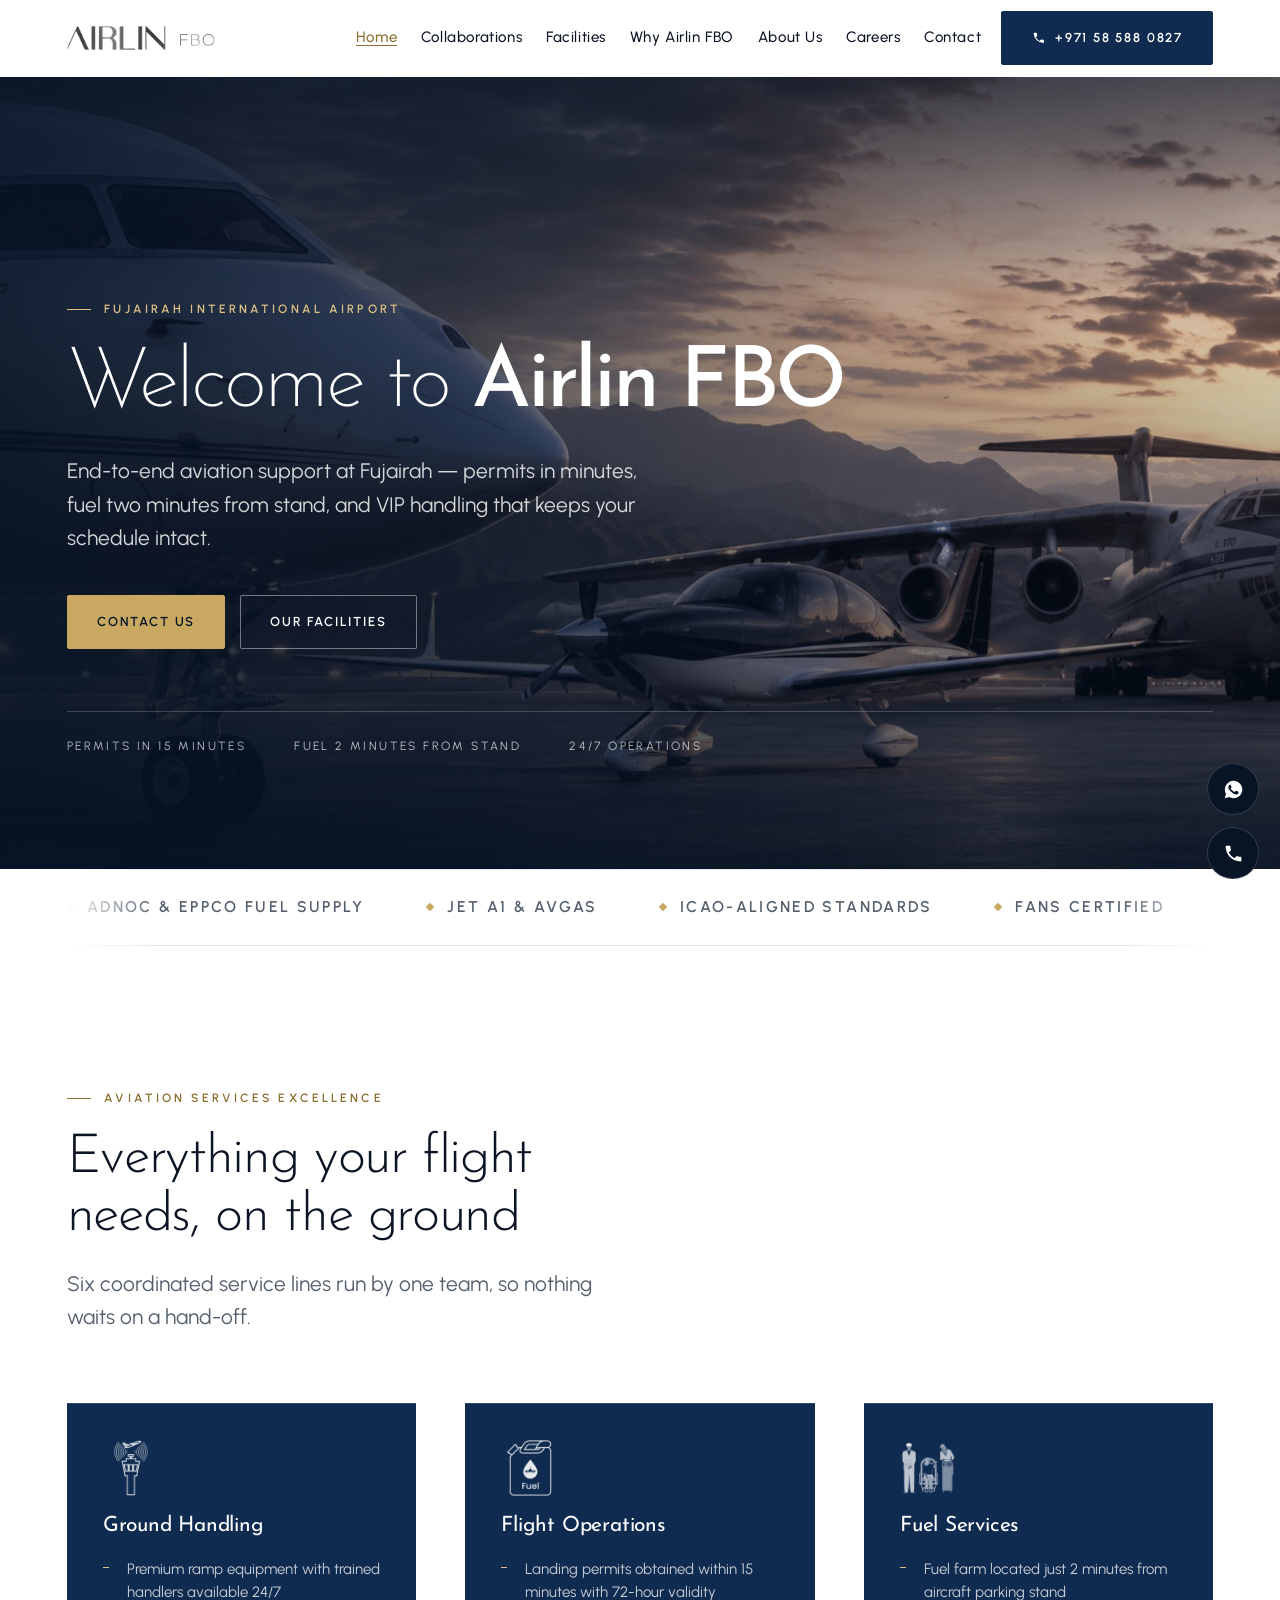
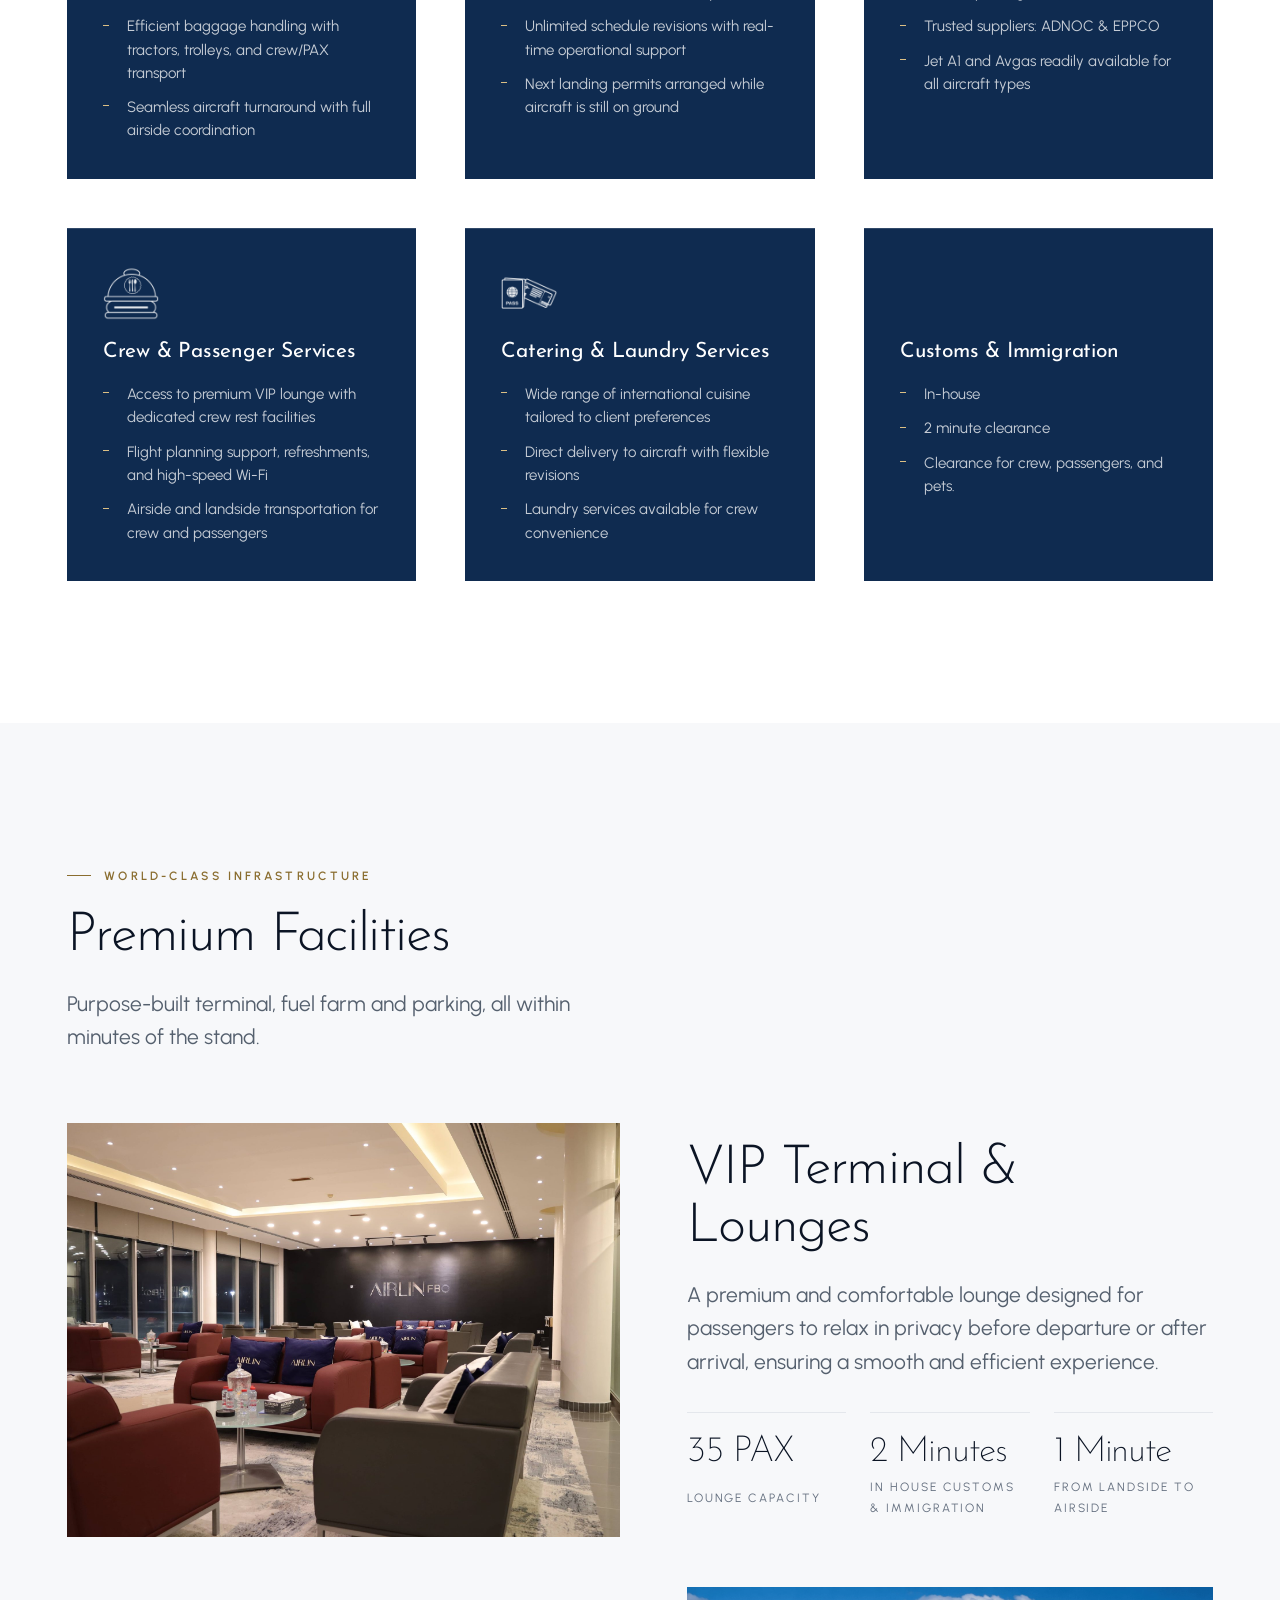
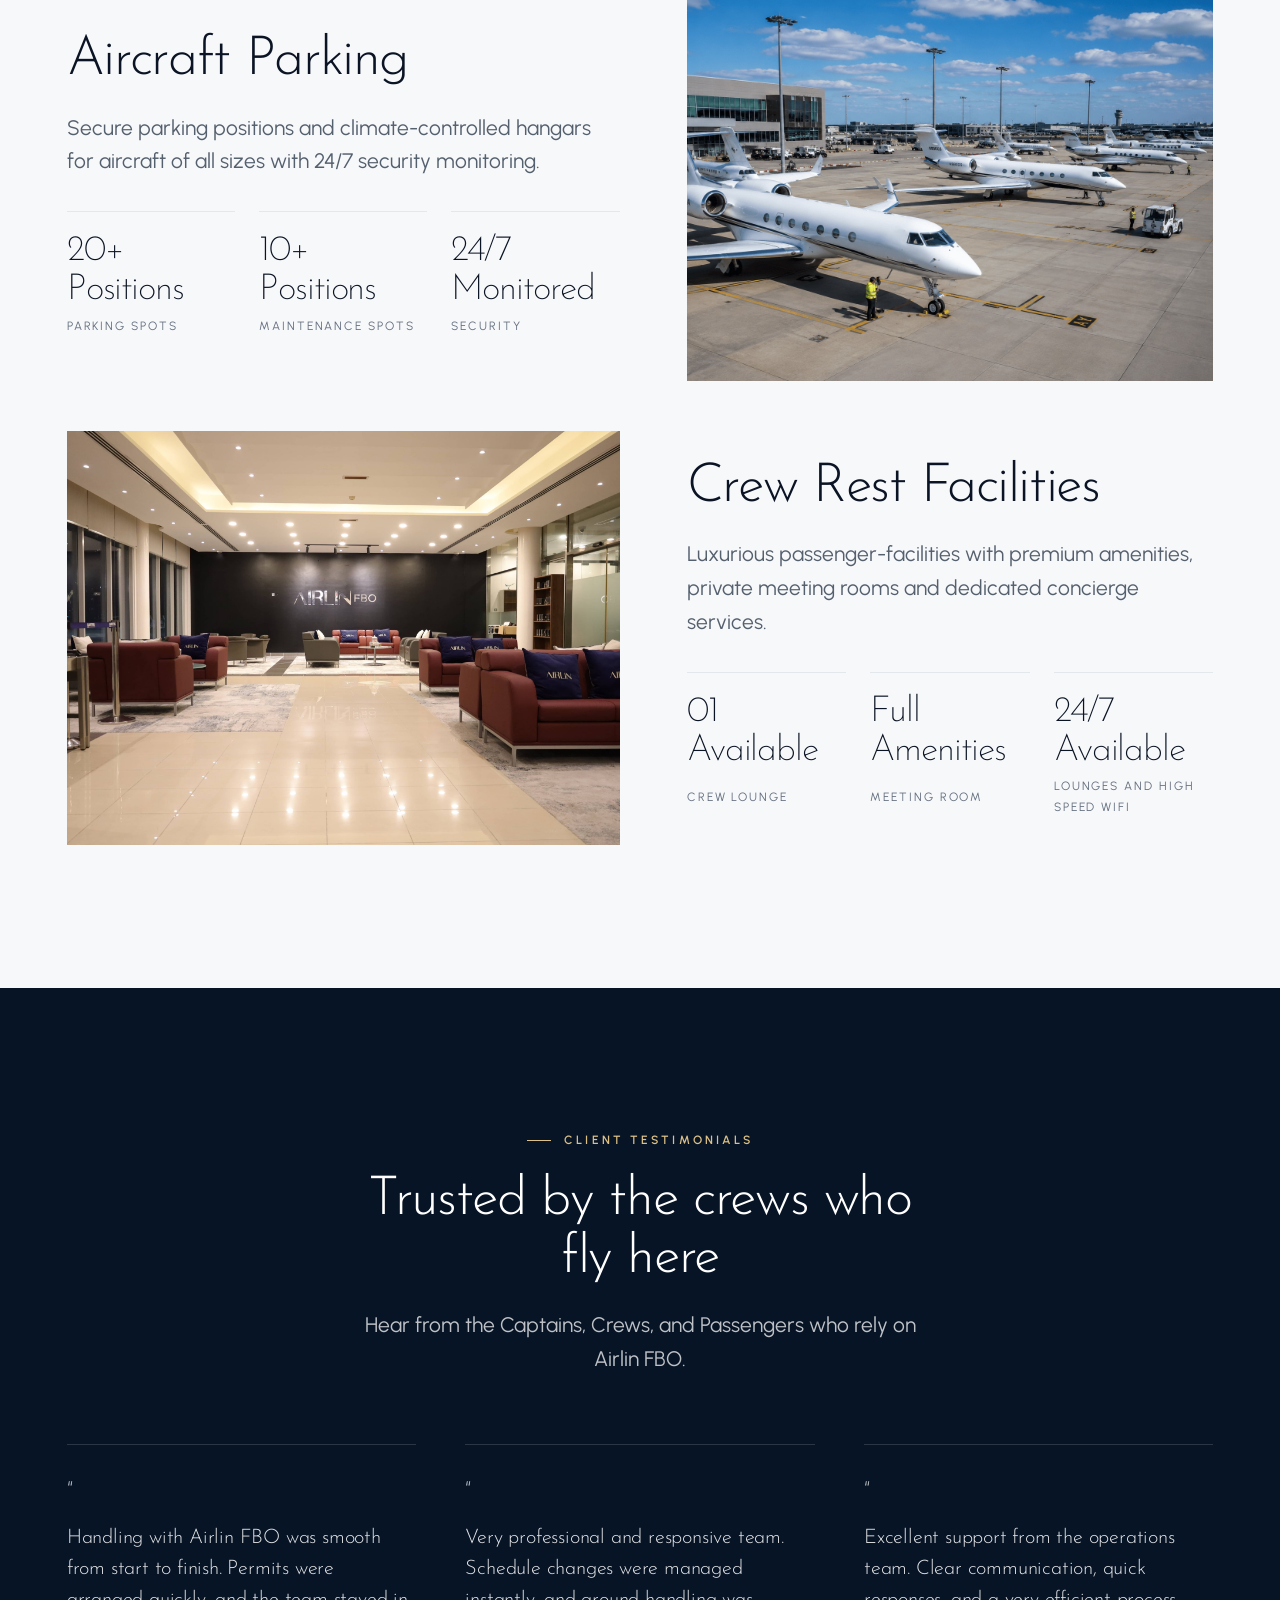
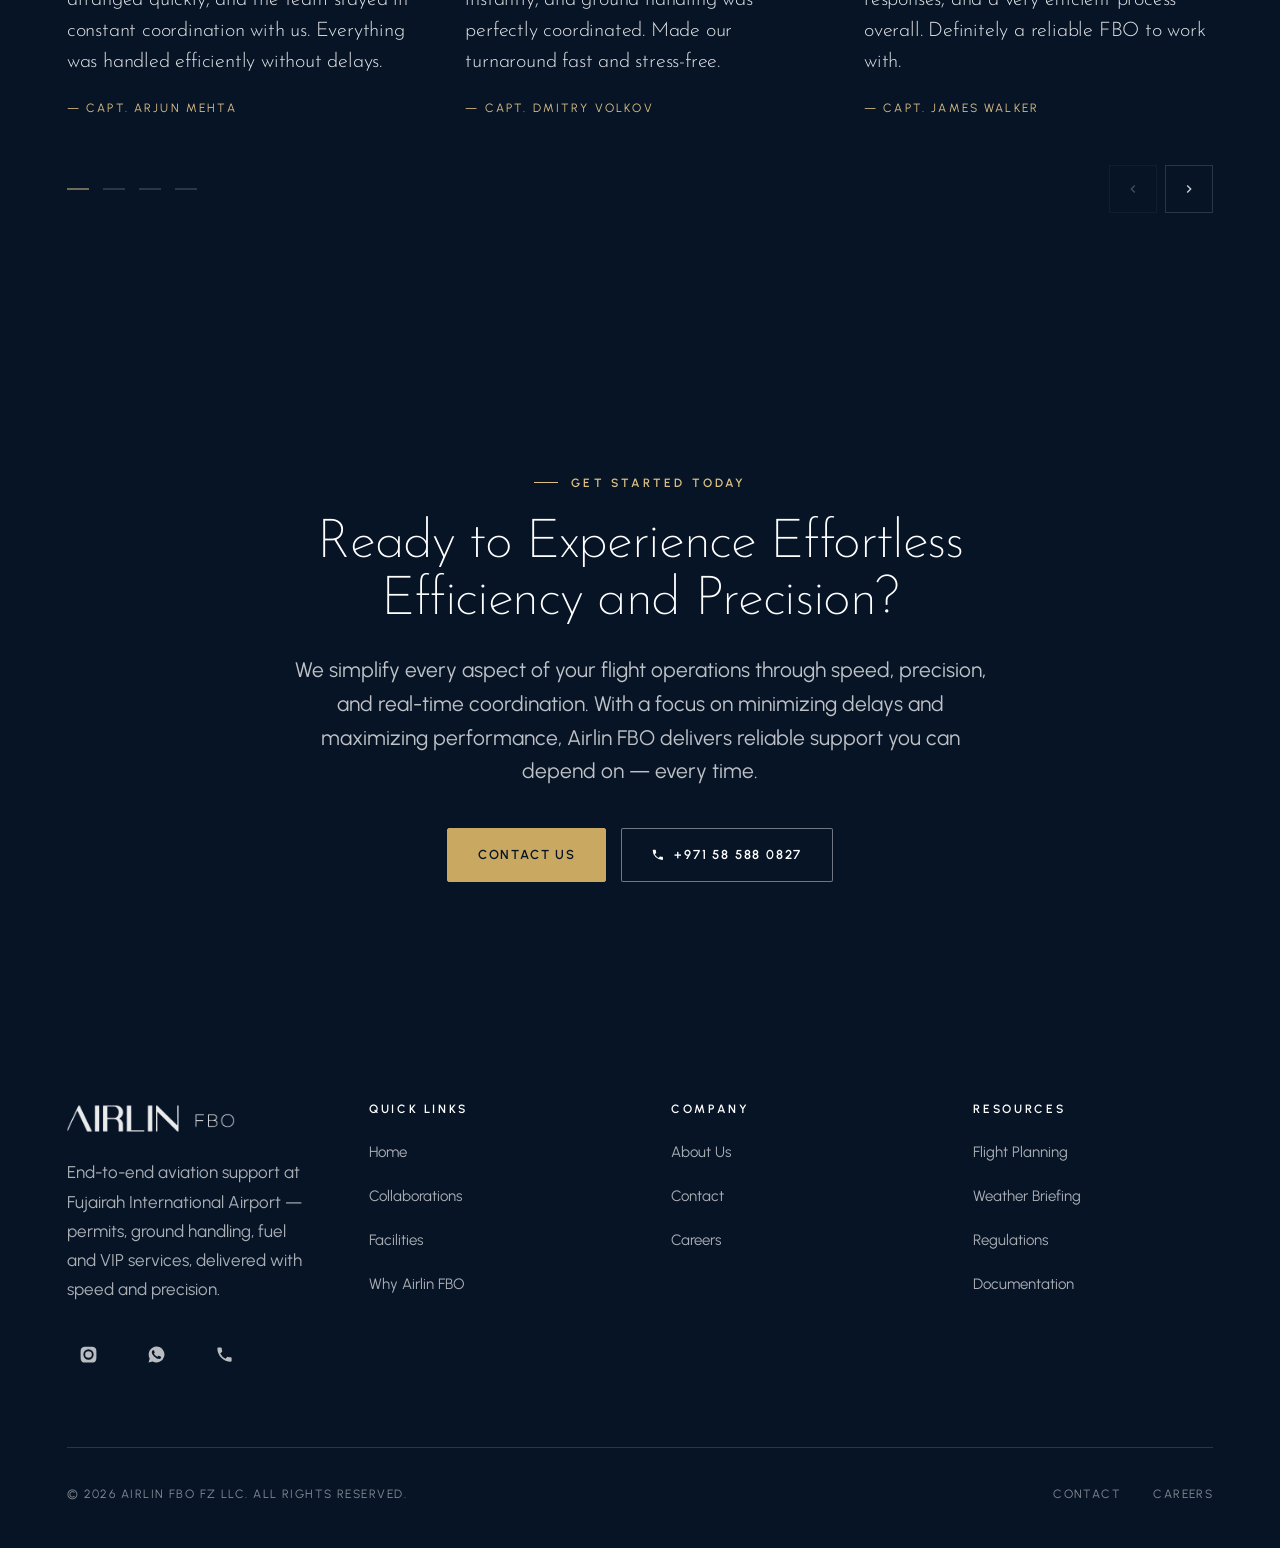
==== index.html @ 89b558d7 "Airlin FBO website Static site for Airlin FBO, Fujairah International Airport. Seven pages generated" ====
<!doctype html>
<html lang="en">
<head>
<meta charset="utf-8">
<meta name="viewport" content="width=device-width, initial-scale=1">
<title>Airlin FBO — Executive Aviation Support at Fujairah</title>
<meta name="description" content="Ground handling, flight operations, fuel and VIP crew and passenger services at Fujairah International Airport. Permits in 15 minutes, 24/7 support.">
<link rel="icon" href="assets/img/fbo-relogo2.png?v=242180">
<link rel="preconnect" href="https://fonts.googleapis.com">
<link rel="preconnect" href="https://fonts.gstatic.com" crossorigin>
<link rel="stylesheet" href="https://fonts.googleapis.com/css2?family=Josefin+Sans:wght@200;300;400;600&family=Urbanist:wght@300;400;500;600&display=swap">
<link rel="stylesheet" href="assets/css/site.css?v=259067">
</head>
<body>
<a class="skip-link" href="#main">Skip to content</a>
<header class="site-header">
  <div class="wrap site-header__inner">
    <a class="site-header__logo" href="index.html" aria-label="Airlin FBO — home">
      <img src="assets/img/fbo-relogo2.png?v=242180" alt="Airlin FBO" width="150" height="28">
    </a>
    <nav class="nav" id="primary-nav" aria-label="Primary">
      <a href="index.html" aria-current="page">Home</a>
      <a href="collaborations.html">Collaborations</a>
      <a href="facilities.html">Facilities</a>
      <a href="why-airlin-fbo.html">Why Airlin FBO</a>
      <a href="about.html">About Us</a>
      <a href="careers.html">Careers</a>
      <a href="contact.html">Contact</a>
    </nav>
    <div class="header-cta">
      <a class="btn btn--primary" href="tel:+971585880827"><svg viewBox="0 0 24 24" aria-hidden="true" focusable="false"><path d="M6.6 10.8a15.1 15.1 0 0 0 6.6 6.6l2.2-2.2c.3-.3.7-.4 1-.2 1.2.4 2.4.6 3.6.6.6 0 1 .4 1 1V20c0 .6-.4 1-1 1A17 17 0 0 1 3 4c0-.6.4-1 1-1h3.5c.6 0 1 .4 1 1 0 1.3.2 2.5.6 3.6.1.3 0 .7-.2 1l-2.3 2.2z"/></svg>+971 58 588 0827</a>
    </div>
    <button class="nav-toggle" type="button" aria-expanded="false"
            aria-controls="primary-nav" aria-label="Open menu"><svg viewBox="0 0 24 24" aria-hidden="true" focusable="false"><path d="M3 6h18v2H3V6zm0 5h18v2H3v-2zm0 5h18v2H3v-2z"/></svg></button>
  </div>
</header>
<main id="main">
<section class="hero">
  <div class="hero__media" data-hero-slideshow>
    <img class="is-active" src="assets/img/hero.jpg?v=242267" alt="" width="1717" height="916" fetchpriority="high">
    <img src="assets/img/Aircraft-Parking-Facilities.jpg?v=242267" alt="" width="1536" height="1024" loading="lazy">
    <img src="assets/img/VIP-Terminal-Lounge.jpg?v=242267" alt="" width="1536" height="1024" loading="lazy">
  </div>
  <div class="wrap">
    <span class="kicker">Fujairah International Airport</span>
    <h1>Welcome to <span class="accent">Airlin FBO</span></h1>
    <p>End-to-end aviation support at Fujairah &mdash; permits in minutes, fuel two minutes
       from stand, and VIP handling that keeps your schedule intact.</p>
    <div class="hero__actions">
      <a class="btn btn--onnavy" href="contact.html">Contact us</a>
      <a class="btn btn--outline-light" href="facilities.html">Our facilities</a>
    </div>
    <div class="hero__meta">
      <span>Permits in 15 minutes</span>
      <span>Fuel 2 minutes from stand</span>
      <span>24/7 operations</span>
    </div>
  </div>
</section>

<div class="wrap"><div class="marquee">
  <ul class="marquee__track" aria-label="Accreditations and capabilities"><li class="marquee__item">ADNOC &amp; EPPCO fuel supply</li><li class="marquee__item">Jet A1 &amp; Avgas</li><li class="marquee__item">ICAO-aligned standards</li><li class="marquee__item">FANS certified</li><li class="marquee__item">CPDLC &amp; ADS-C capable</li><li class="marquee__item">Permits in 15 minutes</li><li class="marquee__item">In-house customs &amp; immigration</li><li class="marquee__item">24/7 operations</li><li class="marquee__item" aria-hidden="true">ADNOC &amp; EPPCO fuel supply</li><li class="marquee__item" aria-hidden="true">Jet A1 &amp; Avgas</li><li class="marquee__item" aria-hidden="true">ICAO-aligned standards</li><li class="marquee__item" aria-hidden="true">FANS certified</li><li class="marquee__item" aria-hidden="true">CPDLC &amp; ADS-C capable</li><li class="marquee__item" aria-hidden="true">Permits in 15 minutes</li><li class="marquee__item" aria-hidden="true">In-house customs &amp; immigration</li><li class="marquee__item" aria-hidden="true">24/7 operations</li></ul>
</div></div>

<section class="section">
  <div class="wrap">
    <div class="section-head js-reveal"><span class="kicker">Aviation Services Excellence</span><h2 class="section-title">Everything your flight needs, on the ground</h2><p>Six coordinated service lines run by one team, so nothing waits on a hand-off.</p></div>
    <div class="grid grid--3"><article class="card js-reveal"><div class="card__icon"><img src="assets/img/Aviation-Icons-14.png?v=257223" alt="" width="56" height="56" loading="lazy"></div><h3>Ground Handling</h3><ul class="checklist"><li>Premium ramp equipment with trained handlers available 24/7</li><li>Efficient baggage handling with tractors, trolleys, and crew/PAX transport</li><li>Seamless aircraft turnaround with full airside coordination</li></ul></article><article class="card js-reveal"><div class="card__icon"><img src="assets/img/Aviation-Icons-15.png?v=257223" alt="" width="56" height="56" loading="lazy"></div><h3>Flight Operations</h3><ul class="checklist"><li>Landing permits obtained within 15 minutes with 72-hour validity</li><li>Unlimited schedule revisions with real-time operational support</li><li>Next landing permits arranged while aircraft is still on ground</li></ul></article><article class="card js-reveal"><div class="card__icon"><img src="assets/img/Aviation-Icons-18.png?v=257223" alt="" width="56" height="56" loading="lazy"></div><h3>Fuel Services</h3><ul class="checklist"><li>Fuel farm located just 2 minutes from aircraft parking stand</li><li>Trusted suppliers: ADNOC &amp; EPPCO</li><li>Jet A1 and Avgas readily available for all aircraft types</li></ul></article><article class="card js-reveal"><div class="card__icon"><img src="assets/img/Aviation-Icons-17.png?v=257223" alt="" width="56" height="56" loading="lazy"></div><h3>Crew &amp; Passenger Services</h3><ul class="checklist"><li>Access to premium VIP lounge with dedicated crew rest facilities</li><li>Flight planning support, refreshments, and high-speed Wi-Fi</li><li>Airside and landside transportation for crew and passengers</li></ul></article><article class="card js-reveal"><div class="card__icon"><img src="assets/img/Aviation-Icons-16.png?v=257223" alt="" width="56" height="56" loading="lazy"></div><h3>Catering &amp; Laundry Services</h3><ul class="checklist"><li>Wide range of international cuisine tailored to client preferences</li><li>Direct delivery to aircraft with flexible revisions</li><li>Laundry services available for crew convenience</li></ul></article><article class="card js-reveal"><div class="card__icon" aria-hidden="true"></div><h3>Customs &amp; Immigration</h3><ul class="checklist"><li>In-house</li><li>2 minute clearance</li><li>Clearance for crew, passengers, and pets.</li></ul></article></div>
  </div>
</section>

<section class="section section--surface">
  <div class="wrap">
    <div class="section-head js-reveal"><span class="kicker">World-Class Infrastructure</span><h2 class="section-title">Premium Facilities</h2><p>Purpose-built terminal, fuel farm and parking, all within minutes of the stand.</p></div>
    <div class="grid" style="gap:clamp(3rem,2rem+4vw,5rem)">
      <div class="feature js-reveal">
  <div class="feature__media"><img src="assets/img/IMG_8725-scaled.jpg?v=242201" alt="Seating and the branded feature wall in the Airlin FBO lounge" width="880" height="660" loading="lazy"></div>
  <div class="feature__body">
    <h2>VIP Terminal &amp; Lounges</h2>
    <p>A premium and comfortable lounge designed for passengers to relax in privacy before departure or after arrival, ensuring a smooth and efficient experience.</p>
    <div class="feature__stats"><div class="stat"><span class="stat__value">35 PAX</span><span class="stat__label">Lounge capacity</span></div><div class="stat"><span class="stat__value">2 Minutes</span><span class="stat__label">In House Customs &amp; Immigration</span></div><div class="stat"><span class="stat__value">1 Minute</span><span class="stat__label">From Landside to Airside</span></div></div>
  </div>
</div>
      <div class="feature js-reveal feature--flip">
  <div class="feature__media"><img src="assets/img/Aircraft-Parking-Facilities.jpg?v=242267" alt="Business jets parked on the ramp with ground crew in attendance" width="880" height="660" loading="lazy"></div>
  <div class="feature__body">
    <h2>Aircraft Parking</h2>
    <p>Secure parking positions and climate-controlled hangars for aircraft of all sizes with 24/7 security monitoring.</p>
    <div class="feature__stats"><div class="stat"><span class="stat__value">20+ Positions</span><span class="stat__label">Parking Spots</span></div><div class="stat"><span class="stat__value">10+ Positions</span><span class="stat__label">Maintenance Spots</span></div><div class="stat"><span class="stat__value">24/7 Monitored</span><span class="stat__label">Security</span></div></div>
  </div>
</div>
      <div class="feature js-reveal">
  <div class="feature__media"><img src="assets/img/IMG_8721-scaled.jpg?v=242199" alt="The Airlin FBO terminal interior" width="880" height="660" loading="lazy"></div>
  <div class="feature__body">
    <h2>Crew Rest Facilities</h2>
    <p>Luxurious passenger-facilities with premium amenities, private meeting rooms and dedicated concierge services.</p>
    <div class="feature__stats"><div class="stat"><span class="stat__value">01 Available</span><span class="stat__label">Crew lounge</span></div><div class="stat"><span class="stat__value">Full Amenities</span><span class="stat__label">Meeting room</span></div><div class="stat"><span class="stat__value">24/7 Available</span><span class="stat__label">Lounges and High Speed WiFi</span></div></div>
  </div>
</div>
    </div>
  </div>
</section>

<section class="section section--dark">
  <div class="wrap">
    <div class="section-head section-head--center js-reveal"><span class="kicker">Client Testimonials</span><h2 class="section-title">Trusted by the crews who fly here</h2><p>Hear from the Captains, Crews, and Passengers who rely on Airlin FBO.</p></div>
    <div class="slider" data-slider>
      <div class="slider__track" tabindex="0" role="group"
           aria-roledescription="carousel" aria-label="Client testimonials"><figure class="quote js-reveal"><span class="quote__mark" aria-hidden="true">&ldquo;</span><blockquote><p>Handling with Airlin FBO was smooth from start to finish. Permits were arranged quickly, and the team stayed in constant coordination with us. Everything was handled efficiently without delays.</p></blockquote><figcaption class="quote__who">&mdash; Capt. Arjun Mehta</figcaption></figure><figure class="quote js-reveal"><span class="quote__mark" aria-hidden="true">&ldquo;</span><blockquote><p>Very professional and responsive team. Schedule changes were managed instantly, and ground handling was perfectly coordinated. Made our turnaround fast and stress-free.</p></blockquote><figcaption class="quote__who">&mdash; Capt. Dmitry Volkov</figcaption></figure><figure class="quote js-reveal"><span class="quote__mark" aria-hidden="true">&ldquo;</span><blockquote><p>Excellent support from the operations team. Clear communication, quick responses, and a very efficient process overall. Definitely a reliable FBO to work with.</p></blockquote><figcaption class="quote__who">&mdash; Capt. James Walker</figcaption></figure><figure class="quote js-reveal"><span class="quote__mark" aria-hidden="true">&ldquo;</span><blockquote><p>The experience was seamless. From arrival to departure, everything was well organized. The staff was polite, helpful, and made the entire process very comfortable.</p></blockquote><figcaption class="quote__who">&mdash; Anastasia Ivanova</figcaption></figure><figure class="quote js-reveal"><span class="quote__mark" aria-hidden="true">&ldquo;</span><blockquote><p>Really impressed with how smooth everything was. No waiting, quick coordination, and a very professional team. The service felt premium and efficient.</p></blockquote><figcaption class="quote__who">&mdash; Luca Moretti</figcaption></figure><figure class="quote js-reveal"><span class="quote__mark" aria-hidden="true">&ldquo;</span><blockquote><p>Great experience overall. The staff was friendly, attentive, and ensured everything was handled quickly. It made the journey much more convenient and stress-free.</p></blockquote><figcaption class="quote__who">&mdash; Oliver Bennett</figcaption></figure></div>
    </div>
  </div>
</section>

<section class="cta">
  <div class="wrap js-reveal">
    <span class="kicker">Get started today</span>
    <h2>Ready to Experience Effortless Efficiency and Precision?</h2>
    <p>We simplify every aspect of your flight operations through speed, precision, and
       real-time coordination. With a focus on minimizing delays and maximizing performance,
       Airlin FBO delivers reliable support you can depend on &mdash; every time.</p>
    <div class="cta__actions">
      <a class="btn btn--onnavy" href="contact.html">Contact us</a>
      <a class="btn btn--outline-light" href="tel:+971585880827"><svg viewBox="0 0 24 24" aria-hidden="true" focusable="false"><path d="M6.6 10.8a15.1 15.1 0 0 0 6.6 6.6l2.2-2.2c.3-.3.7-.4 1-.2 1.2.4 2.4.6 3.6.6.6 0 1 .4 1 1V20c0 .6-.4 1-1 1A17 17 0 0 1 3 4c0-.6.4-1 1-1h3.5c.6 0 1 .4 1 1 0 1.3.2 2.5.6 3.6.1.3 0 .7-.2 1l-2.3 2.2z"/></svg>+971 58 588 0827</a>
    </div>
  </div>
</section>
</main>
<footer class="site-footer">
  <div class="wrap">
    <div class="footer-grid">
      <div class="footer-brand">
        <img src="assets/img/fbo-relogo2.png?v=242180" alt="Airlin FBO" width="160" height="30">
        <p>End-to-end aviation support at Fujairah International Airport — permits, ground
           handling, fuel and VIP services, delivered with speed and precision.</p>
        <div class="socials">
          <a href="https://www.instagram.com/airlinfbo/" aria-label="Airlin FBO on Instagram"><svg viewBox="0 0 24 24" aria-hidden="true" focusable="false"><path d="M12 2.2c3.2 0 3.6 0 4.9.1 1.2.1 1.8.2 2.2.4.6.2 1 .5 1.4 1 .5.4.8.8 1 1.4.2.4.3 1 .4 2.2.1 1.3.1 1.7.1 4.9s0 3.6-.1 4.9c-.1 1.2-.2 1.8-.4 2.2-.2.6-.5 1-1 1.4-.4.5-.8.8-1.4 1-.4.2-1 .3-2.2.4-1.3.1-1.7.1-4.9.1s-3.6 0-4.9-.1c-1.2-.1-1.8-.2-2.2-.4-.6-.2-1-.5-1.4-1-.5-.4-.8-.8-1-1.4-.2-.4-.3-1-.4-2.2-.1-1.3-.1-1.7-.1-4.9s0-3.6.1-4.9c.1-1.2.2-1.8.4-2.2.2-.6.5-1 1-1.4.4-.5.8-.8 1.4-1 .4-.2 1-.3 2.2-.4 1.3-.1 1.7-.1 4.9-.1zm0 3.3a6.5 6.5 0 1 0 0 13 6.5 6.5 0 0 0 0-13zm0 10.7a4.2 4.2 0 1 1 0-8.4 4.2 4.2 0 0 1 0 8.4zm6.8-11a1.5 1.5 0 1 1-3 0 1.5 1.5 0 0 1 3 0z"/></svg></a>
          <a href="https://wa.me/971585880827" aria-label="Airlin FBO on WhatsApp"><svg viewBox="0 0 24 24" aria-hidden="true" focusable="false"><path d="M12 2a10 10 0 0 0-8.6 15L2 22l5.1-1.3A10 10 0 1 0 12 2zm5.8 14.2c-.2.7-1.4 1.3-2 1.4-.5.1-1.1.1-1.8-.1-.4-.1-1-.3-1.7-.6-3-1.3-4.9-4.3-5-4.5-.2-.2-1.2-1.6-1.2-3s.7-2.1 1-2.4c.2-.3.5-.4.7-.4h.5c.2 0 .4 0 .6.5l.8 2c.1.2.1.4 0 .5l-.3.5-.4.4c-.1.1-.3.3-.1.6.2.3.8 1.3 1.7 2.1 1.2 1 2.1 1.4 2.4 1.5.3.1.5.1.6-.1l.9-1c.2-.2.3-.2.6-.1l2 .9c.3.1.5.2.5.4v1z"/></svg></a>
          <a href="tel:+971585880827" aria-label="Call Airlin FBO"><svg viewBox="0 0 24 24" aria-hidden="true" focusable="false"><path d="M6.6 10.8a15.1 15.1 0 0 0 6.6 6.6l2.2-2.2c.3-.3.7-.4 1-.2 1.2.4 2.4.6 3.6.6.6 0 1 .4 1 1V20c0 .6-.4 1-1 1A17 17 0 0 1 3 4c0-.6.4-1 1-1h3.5c.6 0 1 .4 1 1 0 1.3.2 2.5.6 3.6.1.3 0 .7-.2 1l-2.3 2.2z"/></svg></a>
        </div>
      </div>
      <div><h2>Quick Links</h2><ul class="footer-links"><li><a href="index.html">Home</a></li><li><a href="collaborations.html">Collaborations</a></li><li><a href="facilities.html">Facilities</a></li><li><a href="why-airlin-fbo.html">Why Airlin FBO</a></li></ul></div>
      <div><h2>Company</h2><ul class="footer-links"><li><a href="about.html">About Us</a></li><li><a href="contact.html">Contact</a></li><li><a href="careers.html">Careers</a></li></ul></div>
      <div><h2>Resources</h2><ul class="footer-links"><li><a href="tel:+971585880827">Flight Planning</a></li><li><a href="tel:+971585880827">Weather Briefing</a></li><li><a href="tel:+971585880827">Regulations</a></li><li><a href="tel:+971585880827">Documentation</a></li></ul></div>
    </div>
    <div class="footer-bottom">
      <p>&copy; 2026 Airlin FBO FZ LLC. All rights reserved.</p>
      <nav aria-label="Footer">
        <a href="contact.html">Contact</a>
        <a href="careers.html">Careers</a>
      </nav>
    </div>
  </div>
</footer>
<div class="fab-stack">
  <a class="fab" href="https://wa.me/971585880827" aria-label="Message Airlin FBO on WhatsApp"><svg viewBox="0 0 24 24" aria-hidden="true" focusable="false"><path d="M12 2a10 10 0 0 0-8.6 15L2 22l5.1-1.3A10 10 0 1 0 12 2zm5.8 14.2c-.2.7-1.4 1.3-2 1.4-.5.1-1.1.1-1.8-.1-.4-.1-1-.3-1.7-.6-3-1.3-4.9-4.3-5-4.5-.2-.2-1.2-1.6-1.2-3s.7-2.1 1-2.4c.2-.3.5-.4.7-.4h.5c.2 0 .4 0 .6.5l.8 2c.1.2.1.4 0 .5l-.3.5-.4.4c-.1.1-.3.3-.1.6.2.3.8 1.3 1.7 2.1 1.2 1 2.1 1.4 2.4 1.5.3.1.5.1.6-.1l.9-1c.2-.2.3-.2.6-.1l2 .9c.3.1.5.2.5.4v1z"/></svg></a>
  <a class="fab" href="tel:+971585880827" aria-label="Call Airlin FBO"><svg viewBox="0 0 24 24" aria-hidden="true" focusable="false"><path d="M6.6 10.8a15.1 15.1 0 0 0 6.6 6.6l2.2-2.2c.3-.3.7-.4 1-.2 1.2.4 2.4.6 3.6.6.6 0 1 .4 1 1V20c0 .6-.4 1-1 1A17 17 0 0 1 3 4c0-.6.4-1 1-1h3.5c.6 0 1 .4 1 1 0 1.3.2 2.5.6 3.6.1.3 0 .7-.2 1l-2.3 2.2z"/></svg></a>
</div>
<script src="assets/js/site.js?v=258733" defer></script>
</body>
</html>
---- assets/css/site.css ----
/* ==========================================================================
   Airlin FBO — design system

   Editorial rather than app-like. The rules that carry the tone:
   boxes are defined by hairlines and space instead of shadows and radii,
   display type is light and tightly tracked, gold appears as a 1px accent
   rather than a fill, and dark sections set the rhythm.
   ========================================================================== */

/* 1. Tokens ------------------------------------------------------------- */

:root {
  --navy:       #0F2B50;
  --navy-deep:  #071426;
  --navy-soft:  #1B3D68;

  /* Fill only. 2.27:1 on white, so it must never carry text on a light ground. */
  --gold:       #C9A861;
  /* Gold text on dark grounds: 6.9:1 on --navy-deep. */
  --gold-bright:#DCC085;
  /* Gold text and focus rings on light grounds: 4.87:1 on white. */
  --gold-text:  #8A6D2F;

  --ink:        #0B1424;
  --body:       #55606E;
  --muted:      #646F7F;
  --hairline:   #E4E7EC;
  --hairline-d: rgba(255,255,255,.14);
  --surface:    #F7F8FA;

  --font-display: "Josefin Sans", ui-sans-serif, system-ui, -apple-system, sans-serif;
  --font-text:    "Urbanist", ui-sans-serif, system-ui, -apple-system, sans-serif;

  --fs-hero:   clamp(2.5rem, 1.2rem + 5.4vw, 5.25rem);
  --fs-h2:     clamp(1.875rem, 1.15rem + 3vw, 3.375rem);
  --fs-h3:     clamp(1.125rem, 1.05rem + 0.35vw, 1.3125rem);
  /* These values are not all numerals — "24/7 Monitored" and "Full Amenities"
     are words. The binding constraint is the stat column, which is narrowest at
     ~1024px (the feature row splits in two while the page is still narrow), not
     at the smallest viewport. Capped so the longest word clears that case. */
  --fs-stat:   clamp(1.625rem, 1.05rem + 2vw, 2.25rem);
  --fs-lead:   clamp(1.0625rem, 1rem + 0.5vw, 1.3125rem);
  --fs-body:   clamp(1rem, 0.97rem + 0.14vw, 1.0625rem);
  --fs-label:  0.9375rem;
  --fs-kicker: 0.75rem;

  --lh-tight: 1.06;
  --lh-snug:  1.28;
  --lh-body:  1.72;

  --gutter:    clamp(1.5rem, 1rem + 2.4vw, 4rem);
  --section-y: clamp(4.5rem, 2.5rem + 8vw, 9.5rem);
  --maxw:      1240px;
  --measure:   68ch;

  --radius: 2px;

  --ease: cubic-bezier(.16,.84,.44,1);
  --slow: .55s;
  --header-h: 76px;
}

/* 2. Reset -------------------------------------------------------------- */

*, *::before, *::after { box-sizing: border-box; }
html { -webkit-text-size-adjust: 100%; scroll-behavior: smooth; }

body {
  margin: 0;
  font-family: var(--font-text);
  font-size: var(--fs-body);
  line-height: var(--lh-body);
  color: var(--body);
  background: #fff;
  -webkit-font-smoothing: antialiased;
  text-rendering: optimizeLegibility;
  overflow-x: hidden;
}

img, svg, video { max-width: 100%; height: auto; display: block; }
ul, ol { margin: 0; padding: 0; list-style: none; }
/* <figure> carries a UA default of margin:1em 40px. Left in place it added 80px
   between slider items and pushed the first slide to offsetLeft:40, which broke
   the carousel's position maths. */
figure, blockquote, dl, dd { margin: 0; }
a { color: inherit; text-decoration: none; }
button { font: inherit; }

h1, h2, h3, h4 {
  margin: 0;
  font-family: var(--font-display);
  color: var(--ink);
  font-weight: 300;
  line-height: var(--lh-tight);
  letter-spacing: -0.025em;
}
p { margin: 0; }

:focus-visible { outline: 1px solid var(--gold-text); outline-offset: 4px; border-radius: 0; }
.on-dark :focus-visible, .site-footer :focus-visible, .hero :focus-visible { outline-color: var(--gold-bright); }
::selection { background: var(--gold); color: var(--navy-deep); }

.skip-link { position: absolute; left: -9999px; top: 0; z-index: 200; background: var(--navy); color: #fff; padding: 12px 18px; }
.skip-link:focus { left: 0; }
.visually-hidden { position: absolute; width: 1px; height: 1px; overflow: hidden; clip: rect(0 0 0 0); clip-path: inset(50%); white-space: nowrap; }

/* 3. Layout ------------------------------------------------------------- */

.wrap { width: 100%; max-width: var(--maxw); margin-inline: auto; padding-inline: var(--gutter); }
.section { padding-block: var(--section-y); }
.section--surface { background: var(--surface); }

/* Dark sections carry the rhythm; without them the page reads as one long
   white scroll, which is the main thing that made it feel ordinary. */
.section--dark { background: var(--navy-deep); color: rgba(255,255,255,.74); }
.section--dark h2, .section--dark h3, .section--dark .stat__value { color: #fff; }
.section--dark .kicker { color: var(--gold-bright); }
.section--dark .kicker::before { background: var(--gold-bright); }
.section--dark .stat__label { color: rgba(255,255,255,.62); }
.section--dark .card { border-top-color: var(--hairline-d); }
.section--dark .checklist li::before { background: var(--gold-bright); }

.section-head { max-width: 56ch; margin-bottom: clamp(2.5rem, 1.5rem + 3.5vw, 4.5rem); }
.section-head--center { margin-inline: auto; text-align: center; }
.section-head--center .kicker { justify-content: center; }

/* A 24px gold rule ahead of the label — the accent that replaces coloured fills. */
.kicker {
  display: flex;
  align-items: center;
  gap: .85rem;
  font-family: var(--font-text);
  font-size: var(--fs-kicker);
  font-weight: 600;
  letter-spacing: .26em;
  text-transform: uppercase;
  color: var(--gold-text);
  margin-bottom: 1.35rem;
}
.kicker::before { content: ""; width: 24px; height: 1px; background: var(--gold-text); flex: 0 0 auto; }

h2.section-title { font-size: var(--fs-h2); }
.section-head p { margin-top: 1.35rem; font-size: var(--fs-lead); line-height: 1.6; }

.grid { display: grid; gap: clamp(2rem, 1rem + 2.6vw, 3.25rem); }
.grid--3 { grid-template-columns: repeat(auto-fit, minmax(min(100%, 19rem), 1fr)); }
.grid--2 { grid-template-columns: repeat(auto-fit, minmax(min(100%, 26rem), 1fr)); }

/* 4. Buttons ------------------------------------------------------------ */

/* The fill is a background-image whose width animates from 0 to 100%, so it
   wipes across the face on hover. A ::before sweep would need z-index:-1 to sit
   under the label, which puts it behind the button's own background instead —
   and the label is a bare text node, so it cannot be raised above a positioned
   pseudo-element without adding a wrapper to every button. */
.btn {
  display: inline-flex;
  align-items: center;
  justify-content: center;
  gap: .75em;
  min-height: 54px;
  padding: 1em 2.25em;
  border: 1px solid transparent;
  border-radius: var(--radius);
  font-size: .8125rem;
  font-weight: 600;
  letter-spacing: .14em;
  text-transform: uppercase;
  cursor: pointer;
  background-repeat: no-repeat;
  background-position: left center;
  background-size: 0% 100%;
  transition: background-size .6s var(--ease), color .4s var(--ease),
              border-color .6s var(--ease), transform .4s var(--ease);
}
.btn:hover, .btn:focus-visible { background-size: 100% 100%; }
.btn:active { transform: translateY(1px); }

.btn--primary {
  background-color: var(--navy);
  background-image: linear-gradient(var(--gold), var(--gold));
  color: #fff;
  border-color: var(--navy);
}
.btn--primary:hover, .btn--primary:focus-visible { color: var(--navy-deep); border-color: var(--gold); }

.btn--ghost {
  background-color: transparent;
  background-image: linear-gradient(var(--ink), var(--ink));
  color: var(--ink);
  border-color: rgba(11,20,36,.28);
}
.btn--ghost:hover, .btn--ghost:focus-visible { color: #fff; border-color: var(--ink); }

.btn--onnavy {
  background-color: var(--gold);
  background-image: linear-gradient(var(--gold-bright), var(--gold-bright));
  color: var(--navy-deep);
  border-color: var(--gold);
}
.btn--onnavy:hover, .btn--onnavy:focus-visible { border-color: var(--gold-bright); }

.btn--outline-light {
  background-color: transparent;
  background-image: linear-gradient(#fff, #fff);
  color: #fff;
  border-color: rgba(255,255,255,.42);
}
.btn--outline-light:hover, .btn--outline-light:focus-visible { color: var(--navy-deep); border-color: #fff; }

.btn svg { width: 1.05em; height: 1.05em; fill: currentColor; flex: 0 0 auto; }

/* 5. Header ------------------------------------------------------------- */

.site-header {
  position: sticky; top: 0; z-index: 100;
  background: rgba(255,255,255,.72);
  backdrop-filter: saturate(180%) blur(18px);
  -webkit-backdrop-filter: saturate(180%) blur(18px);
  border-bottom: 1px solid transparent;
  transition: border-color var(--slow) var(--ease), background-color var(--slow) var(--ease);
}
.site-header.is-stuck { border-bottom-color: var(--hairline); background: rgba(255,255,255,.92); }
.site-header__inner { display: flex; align-items: center; gap: 1.25rem; min-height: var(--header-h); }
.site-header__logo { display: inline-flex; align-items: center; min-height: 44px; margin-right: auto; }
.site-header__logo img { width: 148px; }

.nav { display: flex; align-items: center; gap: clamp(1rem, .2rem + 1.6vw, 2.25rem); }
.nav a {
  position: relative;
  display: inline-flex; align-items: center;
  min-height: 44px;
  font-size: var(--fs-label);
  font-weight: 500;
  letter-spacing: .04em;
  color: var(--ink);
  transition: color var(--slow) var(--ease);
}
.nav a::after {
  content: ""; position: absolute; left: 0; bottom: 14px;
  width: 0; height: 1px; background: var(--gold-text);
  transition: width var(--slow) var(--ease);
}
.nav a:hover, .nav a[aria-current="page"] { color: var(--gold-text); }
.nav a:hover::after, .nav a[aria-current="page"]::after { width: 100%; }

.nav-toggle { display: none; width: 44px; height: 44px; align-items: center; justify-content: center; background: transparent; border: 0; color: var(--navy); cursor: pointer; }
.nav-toggle svg { width: 24px; height: 24px; fill: currentColor; }

@media (max-width: 980px) {
  .site-header__inner { gap: .5rem; }
  .site-header__logo img { width: 124px; }
  .nav-toggle { display: inline-flex; order: 3; }
  .header-cta { order: 2; }
  .header-cta .btn { min-height: 44px; padding: .55em 1em; font-size: .75rem; letter-spacing: .06em; white-space: nowrap; }

  /* Anchored to the header so the panel always spans the viewport. */
  .nav {
    position: absolute; left: 0; right: 0; top: 100%;
    flex-direction: column; align-items: stretch; gap: 0;
    padding: .5rem var(--gutter) 1.25rem;
    background: #fff;
    border-bottom: 1px solid var(--hairline);
    display: none;
  }
  .nav[data-open="true"] { display: flex; }
  .nav a { min-height: 54px; border-bottom: 1px solid var(--hairline); letter-spacing: .08em; text-transform: uppercase; font-size: .8125rem; }
  .nav a:last-child { border-bottom: 0; }
  .nav a::after { display: none; }
  .nav a[aria-current="page"] { color: var(--gold-text); }
}

/* 6. Hero --------------------------------------------------------------- */

.hero {
  position: relative;
  display: grid; align-items: end;
  min-height: clamp(560px, 88vh, 900px);
  padding-block: clamp(4rem, 2rem + 8vw, 7rem);
  isolation: isolate;
  color: #fff;
}
.hero__media { position: absolute; inset: 0; z-index: -2; overflow: hidden; }
/* Cross-fading stack. The first slide carries .is-active in the markup, so with
   JavaScript off exactly one image is visible and nothing is ever blank. */
.hero__media img {
  position: absolute; inset: 0;
  width: 100%; height: 100%;
  object-fit: cover;
  opacity: 0;
  transition: opacity 1.4s var(--ease);
}
.hero__media img.is-active { opacity: 1; }
/* Two scrims. The vertical one separates the header and anchors the foot; the
   horizontal one darkens the left third where the copy sits, because the photo
   is brightest exactly there (the fuselage and its "GLOBAL 6000" lettering were
   showing through the headline). The right side stays open so the aircraft
   still reads. */
.hero::after {
  content: ""; position: absolute; inset: 0; z-index: -1;
  background:
    linear-gradient(90deg, rgba(7,20,38,.86) 0%, rgba(7,20,38,.62) 34%, rgba(7,20,38,.18) 66%, rgba(7,20,38,.05) 100%),
    linear-gradient(180deg, rgba(7,20,38,.5) 0%, rgba(7,20,38,.05) 28%, rgba(7,20,38,.55) 86%, rgba(7,20,38,.72) 100%);
}
/* Two weights in one line: the qualifier stays hairline, the name carries the
   emphasis. A single uniform weight reads flat at this size. */
.hero h1 { color: #fff; font-size: var(--fs-hero); font-weight: 200; letter-spacing: -0.035em; max-width: 16ch; }
.hero h1 .accent { font-weight: 500; letter-spacing: -0.04em; }
.hero p { margin-top: 1.5rem; max-width: 44ch; color: rgba(255,255,255,.82); font-size: var(--fs-lead); line-height: 1.6; }
.hero__actions { display: flex; flex-wrap: wrap; gap: .9rem; margin-top: 2.5rem; }
.hero .kicker { color: var(--gold-bright); }
.hero .kicker::before { background: var(--gold-bright); }

/* Runway strip along the foot of the hero. */
.hero__meta {
  margin-top: clamp(2.5rem, 1.5rem + 3vw, 4rem);
  padding-top: 1.5rem;
  border-top: 1px solid rgba(255,255,255,.2);
  display: flex; flex-wrap: wrap; gap: .75rem 3rem;
  font-size: var(--fs-kicker); letter-spacing: .2em; text-transform: uppercase;
  color: rgba(255,255,255,.7);
}

.page-hero {
  position: relative;
  display: grid;
  align-items: end;
  isolation: isolate;
  min-height: clamp(340px, 52vh, 560px);
  padding-block: clamp(4rem, 2.5rem + 6vw, 8rem) clamp(3rem, 2rem + 4vw, 5.5rem);
  background: var(--navy-deep);   /* shows through until the photo decodes */
  color: rgba(255,255,255,.85);
}
.page-hero__media { position: absolute; inset: 0; z-index: -2; overflow: hidden; }
/* Duotone. The photo library mixes Airlin's own interiors with stock shots of
   other buildings, and at full colour the seams show. Desaturating and tinting
   everything to the brand navy makes one set of them — and because the tint is
   already dark, the scrim above can be lighter and let more of the image read. */
.page-hero__media img {
  width: 100%; height: 100%;
  object-fit: cover;
  filter: grayscale(1) contrast(1.08) brightness(1.02);
}
.page-hero__media::after {
  content: "";
  position: absolute; inset: 0;
  background: var(--navy);
  mix-blend-mode: multiply;
}

/* Sized so the copy clears AA even where the photograph is pure white. Two
   stacked scrims give a combined alpha of at least ~0.75 anywhere text sits,
   which lands the composite near --navy-deep regardless of the image beneath. */
.page-hero::after {
  content: ""; position: absolute; inset: 0; z-index: -1;
  background:
    linear-gradient(90deg, rgba(7,20,38,.80) 0%, rgba(7,20,38,.58) 45%, rgba(7,20,38,.20) 78%, rgba(7,20,38,.06) 100%),
    linear-gradient(180deg, rgba(7,20,38,.44) 0%, rgba(7,20,38,.16) 45%, rgba(7,20,38,.50) 100%);
}
.page-hero h1 { color: #fff; font-size: var(--fs-h2); font-weight: 200; max-width: 18ch; }
.page-hero p { margin-top: 1.35rem; max-width: 52ch; font-size: var(--fs-lead); line-height: 1.6; }
.page-hero .kicker { color: var(--gold-bright); }
.page-hero .kicker::before { background: var(--gold-bright); }

.breadcrumb { font-size: var(--fs-kicker); letter-spacing: .2em; text-transform: uppercase; color: rgba(255,255,255,.5); margin-bottom: .25rem; }
.breadcrumb a { display: inline-flex; align-items: center; min-height: 44px; }
.breadcrumb a:hover { color: var(--gold-bright); }

/* 7. Cards — hairline columns, no box ----------------------------------- */

.card {
  --card-pad: clamp(1.75rem, 1.2rem + 1.4vw, 2.25rem);
  position: relative;
  display: flex; flex-direction: column;
  gap: 1.1rem;
  padding: var(--card-pad);
  /* Settled state — the lighter navy. Declared on .card itself so this is what
     shows when JavaScript never runs. */
  background: var(--navy);
  color: rgba(255,255,255,.8);
  border-top: 1px solid var(--hairline-d);
  overflow: hidden;
  transition: transform var(--slow) var(--ease), background-color 1.1s var(--ease);
}

/* Pre-reveal the panel sits at the deepest navy and lifts to --navy as the card
   scrolls in, so the background is part of the entrance rather than a separate
   effect. site.js strips .js-reveal once the entrance has played, which drops
   this rule and leaves the settled colour — no extra state to track, and no
   (0,3,0) selector left behind to outrank :hover. */
.js-reveal-ready .card.js-reveal { background: var(--navy-deep); }

.card:hover, .card:focus-within { background: var(--navy-soft); }
/* The hairline is the card's only chrome, so it is what should respond: a gold
   rule draws left-to-right across the existing border. Sits on top of it at
   -1px rather than replacing it, so nothing shifts by a pixel on hover. */
/* top:0, not -1px: the panel now clips its own overflow so the media can bleed
   to the edges, and a rule sitting one pixel above the box was clipped away. */
.card::before {
  content: "";
  position: absolute; top: 0; left: 0;
  width: 0; height: 2px;
  background: var(--gold);
  z-index: 2;
  transition: width .75s var(--ease);
}
.card:hover, .card:focus-within { transform: translateY(-6px); }
.card:hover::before, .card:focus-within::before { width: 100%; }
.section--dark .card::before { background: var(--gold-bright); }

.card__icon { width: 56px; height: 56px; display: grid; place-items: center; transition: transform var(--slow) var(--ease); }
/* The icon set and the badges shipped as line art on a solid white background —
   0% transparent pixels. They were re-cut with a real alpha channel (alpha
   derived from ink density, RGB flattened to black, dead margin trimmed, output
   squared at 256px); the opaque originals are kept in assets/img/_orig_icons/.
   Because RGB is black and the alpha is genuine, invert(1) yields white line art
   with the transparency intact — no blend mode, and the same file still works
   as-is on a light background. */
.card__icon img {
  width: 100%; height: 100%;
  object-fit: contain;
  filter: invert(1);
  opacity: .9;
  transition: opacity var(--slow) var(--ease);
}
.card:hover .card__icon { transform: translateY(-2px); }
.card:hover .card__icon img { opacity: 1; }

.card h3 { color: #fff; font-size: var(--fs-h3); font-weight: 400; line-height: var(--lh-snug); letter-spacing: -0.01em; transition: color var(--slow) var(--ease); }
.card:hover h3 { color: var(--gold-bright); }
.card p { color: rgba(255,255,255,.72); }
.card p { font-size: var(--fs-body); }
/* Bleeds to the panel edges rather than sitting inside the padding. */
.card__media {
  margin: calc(-1 * var(--card-pad)) calc(-1 * var(--card-pad)) .35rem;
  overflow: hidden;
}
.card__media img { width: 100%; aspect-ratio: 3 / 2; object-fit: cover; transition: transform 1.2s var(--ease); }
.card:hover .card__media img { transform: scale(1.035); }

.checklist { display: grid; gap: .7rem; }
.checklist li { position: relative; padding-left: 1.5rem; line-height: 1.55; font-size: var(--fs-label); }
.checklist li::before { content: ""; position: absolute; left: 0; top: .62em; width: 6px; height: 1px; background: var(--gold-text); }
/* Scoped to cards: the internship "Fields" list is a bare checklist on a light
   background and still needs the darker gold. */
.card .checklist li::before { background: var(--gold-bright); }
.card .checklist li { color: rgba(255,255,255,.76); }

/* 8. Stats — editorial, divided by hairlines ---------------------------- */

.stat { display: grid; gap: .35rem; padding-top: 1.25rem; border-top: 1px solid var(--hairline); }
.section--dark .stat { border-top-color: var(--hairline-d); }
.stat__value {
  font-family: var(--font-display);
  font-size: var(--fs-stat);
  font-weight: 200;
  /* 1.0 was set for single-line numerals; most of these values run to two
     lines, where solid leading makes the ascenders and descenders touch. */
  line-height: 1.08;
  letter-spacing: -0.03em;
  color: var(--ink);
  font-variant-numeric: tabular-nums;
  /* Splits the two lines evenly instead of leaving one orphaned word. */
  text-wrap: balance;
  /* Last-resort guard: a single word longer than its column can still not
     escape it, whatever copy gets added later. */
  overflow-wrap: break-word;
}
.stat__label { font-size: var(--fs-kicker); letter-spacing: .16em; text-transform: uppercase; color: var(--muted); }

/* 9. Feature rows ------------------------------------------------------- */

.feature { display: grid; gap: clamp(2rem, 1rem + 4vw, 5rem); align-items: center; }
@media (min-width: 900px) {
  .feature { grid-template-columns: 1.05fr 1fr; }
  .feature--flip .feature__media { order: 2; }
}
.feature__media { overflow: hidden; }
.feature__media img { width: 100%; aspect-ratio: 4 / 3; object-fit: cover; transition: transform 1.4s var(--ease); }
.feature:hover .feature__media img { transform: scale(1.03); }
.feature h2 { font-size: var(--fs-h2); }
.feature__body { display: grid; gap: 1.35rem; }
.feature__body > p { max-width: 46ch; font-size: var(--fs-lead); line-height: 1.6; }
/* 9rem floor, not 8rem: at 8rem three stats stayed 3-across in a 432px body and
   each column fell to 128px, too narrow for the longest value. The wider floor
   lets the row break to two columns there instead of cramming. */
.feature__stats { display: grid; grid-template-columns: repeat(auto-fit, minmax(9rem, 1fr)); gap: 1.5rem; margin-top: .75rem; }

/* 10. Testimonials ------------------------------------------------------ */

.quotes { display: grid; grid-template-columns: repeat(auto-fit, minmax(min(100%, 20rem), 1fr)); gap: clamp(2rem, 1rem + 2.6vw, 3.25rem); }
.quote {
  position: relative;
  display: flex; flex-direction: column; gap: 1.25rem;
  padding-top: 1.75rem;
  border-top: 1px solid var(--hairline-d);
  transition: transform var(--slow) var(--ease);
}
.quote::before {
  content: "";
  position: absolute; top: -1px; left: 0;
  width: 0; height: 1px;
  background: var(--gold-bright);
  transition: width .75s var(--ease);
}
.quote:hover { transform: translateY(-6px); }
.quote:hover::before { width: 100%; }
.quote blockquote { margin: 0; }
.quote p { font-family: var(--font-display); font-weight: 300; font-size: clamp(1.0625rem,1rem + .4vw,1.25rem); line-height: 1.55; letter-spacing: -0.01em; color: rgba(255,255,255,.88); }
.quote__who { margin-top: auto; font-size: var(--fs-kicker); letter-spacing: .18em; text-transform: uppercase; color: var(--gold-bright); }

/* 10b. Pull quote ------------------------------------------------------- */

.pullquote { max-width: 26ch; margin-inline: auto; text-align: center; }
.pullquote p {
  font-family: var(--font-display);
  font-weight: 200;
  font-size: var(--fs-h2);
  line-height: 1.22;
  letter-spacing: -0.025em;
  color: #fff;
}
.pullquote cite {
  display: block;
  margin-top: 2.25rem;
  font-family: var(--font-text);
  font-style: normal;
  font-size: var(--fs-kicker);
  letter-spacing: .2em;
  text-transform: uppercase;
  color: var(--gold-bright);
}

/* 11. CTA — full-bleed, no rounded panel -------------------------------- */

.cta { background: var(--navy-deep); color: rgba(255,255,255,.74); padding-block: clamp(4rem,2.5rem + 6vw,7.5rem); text-align: center; }
.cta h2 { color: #fff; font-size: var(--fs-h2); font-weight: 200; max-width: 20ch; margin-inline: auto; }
.cta p { margin-top: 1.5rem; max-width: 54ch; margin-inline: auto; font-size: var(--fs-lead); line-height: 1.6; }
.cta__actions { display: flex; flex-wrap: wrap; gap: .9rem; justify-content: center; margin-top: 2.5rem; }
.cta .kicker { justify-content: center; color: var(--gold-bright); }
.cta .kicker::before { background: var(--gold-bright); }

/* 12. Contact ----------------------------------------------------------- */

.contact-grid { display: grid; gap: clamp(2rem,1rem + 3vw,4rem); }
@media (min-width: 900px) { .contact-grid { grid-template-columns: 1fr 1.1fr; } }
.contact-list { display: grid; gap: 0; }
.contact-item { display: flex; gap: 1.25rem; align-items: flex-start; padding-block: 1.25rem; border-top: 1px solid var(--hairline); }
.contact-item__icon { flex: 0 0 auto; width: 24px; height: 24px; display: grid; place-items: center; color: var(--gold-text); margin-top: .55rem; }
.contact-item__icon svg { width: 18px; height: 18px; fill: currentColor; }
.contact-item dt { font-size: var(--fs-kicker); letter-spacing: .18em; text-transform: uppercase; color: var(--muted); }
.contact-item dd { margin: .3rem 0 0; font-size: var(--fs-lead); color: var(--ink); }
.contact-item dd a { display: inline-flex; align-items: center; min-height: 44px; transition: color var(--slow) var(--ease); }
.contact-item dd a:hover { color: var(--gold-text); }
.map { border: 0; width: 100%; aspect-ratio: 4 / 3; filter: grayscale(1) contrast(1.05); transition: filter var(--slow) var(--ease); }
.map:hover { filter: none; }

/* 13. Footer — dark ----------------------------------------------------- */

.site-footer { background: var(--navy-deep); color: rgba(255,255,255,.66); padding-block: clamp(4rem,2.5rem + 5vw,6.5rem) 0; }
.footer-grid { display: grid; gap: clamp(2.5rem,1.5rem + 3vw,4rem); grid-template-columns: repeat(auto-fit, minmax(min(100%, 13rem), 1fr)); }
.footer-brand img { width: 168px; margin-bottom: 1.5rem; filter: brightness(0) invert(1); opacity: .92; }
.footer-brand p { max-width: 34ch; }
.site-footer h2 { font-family: var(--font-text); font-size: var(--fs-kicker); font-weight: 600; text-transform: uppercase; letter-spacing: .22em; color: #fff; margin-bottom: 1rem; }
.footer-links li a { display: inline-flex; align-items: center; min-height: 44px; font-size: var(--fs-label); color: rgba(255,255,255,.66); transition: color var(--slow) var(--ease); }
.footer-links li a:hover { color: var(--gold-bright); }

.socials { display: flex; gap: 1.5rem; margin-top: 1.75rem; }
.socials a { width: 44px; height: 44px; display: grid; place-items: center; color: rgba(255,255,255,.72); transition: color var(--slow) var(--ease); }
.socials a svg { width: 19px; height: 19px; fill: currentColor; }
.socials a:hover { color: var(--gold-bright); }

.footer-bottom {
  margin-top: clamp(3rem,2rem + 3vw,4.5rem);
  border-top: 1px solid var(--hairline-d);
  padding-block: 1.5rem 2rem;
  display: flex; flex-wrap: wrap; gap: .5rem 2rem;
  align-items: center; justify-content: space-between;
  font-size: var(--fs-kicker); letter-spacing: .12em; text-transform: uppercase;
  color: rgba(255,255,255,.5);
}
.footer-bottom nav { display: flex; flex-wrap: wrap; gap: 2rem; }
.footer-bottom nav a { display: inline-flex; align-items: center; min-height: 44px; }
.footer-bottom a:hover { color: var(--gold-bright); }

/* 14. Floating call actions --------------------------------------------- */

.fab-stack { position: fixed; right: clamp(1rem,.5rem + 1vw,1.75rem); bottom: clamp(1rem,.5rem + 1vw,1.75rem); z-index: 90; display: grid; gap: .75rem; justify-items: end; }
.fab {
  width: 52px; height: 52px; display: grid; place-items: center;
  border-radius: 999px; border: 1px solid rgba(255,255,255,.16);
  background: var(--navy-deep); color: #fff;
  transition: background-color var(--slow) var(--ease), color var(--slow) var(--ease), border-color var(--slow) var(--ease);
}
.fab svg { width: 21px; height: 21px; fill: currentColor; }
.fab:hover { background: var(--gold); border-color: var(--gold); color: var(--navy-deep); }

/* 14a. Credentials marquee ------------------------------------------------
   A slow continuous strip of real accreditations. The track holds the list
   twice and travels exactly -50%, so the seam lands where the second copy
   begins and the loop is invisible. */

.marquee {
  overflow: hidden;
  border-block: 1px solid var(--hairline);
  padding-block: 1.5rem;
  -webkit-mask-image: linear-gradient(90deg, transparent, #000 8%, #000 92%, transparent);
          mask-image: linear-gradient(90deg, transparent, #000 8%, #000 92%, transparent);
}
.section--dark .marquee, .marquee--dark { border-block-color: var(--hairline-d); }

.marquee__track {
  display: flex;
  align-items: center;
  width: max-content;
  /* site.js overrides --marquee-duration from the measured track width so the
     strip always travels at the same px/sec. Without that, enlarging the type
     lengthens the track and a fixed duration silently speeds the scroll up. */
  animation: afbo-marquee var(--marquee-duration, 62s) linear infinite;
}
/* Spacing is a trailing margin, not `gap`. With gap, 2N items have 2N-1 gaps,
   so half the track width is half a gap short of one full set and the loop
   jumps by that much on every wrap. A trailing margin makes the two halves
   exactly equal. */
.marquee__item { margin-right: clamp(2.5rem, 1.5rem + 3vw, 5rem); }
.marquee:hover .marquee__track,
.marquee:focus-within .marquee__track { animation-play-state: paused; }

.marquee__item {
  display: inline-flex;
  align-items: center;
  gap: .9rem;
  white-space: nowrap;
  font-size: clamp(.8125rem, .72rem + .32vw, 1rem);
  font-weight: 600;
  /* Eased back from .2em: at this size and weight the wider tracking made the
     strip sprawl and pushed the loop past a comfortable length. */
  letter-spacing: .15em;
  text-transform: uppercase;
  color: var(--body);
}
.marquee__item::before { content: ""; width: 6px; height: 6px; background: var(--gold); flex: 0 0 auto; transform: rotate(45deg); }
.marquee--dark .marquee__item { color: rgba(255,255,255,.62); }
.marquee--dark .marquee__item::before { background: var(--gold-bright); }

@keyframes afbo-marquee { to { transform: translateX(-50%); } }

@media (prefers-reduced-motion: reduce) {
  .marquee__track { animation: none; }
  .marquee { -webkit-mask-image: none; mask-image: none; overflow-x: auto; }
}

/* 14b. Slider ------------------------------------------------------------
   Scroll-snap does the actual sliding, so touch swipe and trackpad scroll work
   with no JavaScript at all. site.js only adds the dots, arrows and keyboard
   support on top. */

.slider { position: relative; }
/* Flexbox rather than grid: a percentage flex-basis on the children resolves
   against the flex container's content width, which is well defined. The same
   percentages in grid-auto-columns resolved against something else entirely in
   a scroll container — measured 269px where 349px was intended. */
.slider__track {
  --slide-gap: clamp(2rem, 1rem + 2.6vw, 3.25rem);
  display: flex;
  gap: var(--slide-gap);
  overflow-x: auto;
  scroll-snap-type: x mandatory;
  scrollbar-width: none;
  -webkit-overflow-scrolling: touch;
  padding-bottom: .25rem;
}
.slider__track::-webkit-scrollbar { display: none; }
/* min-width:0 is required — a flex item defaults to min-width:auto and will not
   go below its min-content width, which held these at 429px against a 349px
   basis and threw the per-view count out. */
.slider__track > * { flex: 0 0 82%; min-width: 0; scroll-snap-align: start; }

@media (min-width: 640px) { .slider__track > * { flex-basis: calc((100% - var(--slide-gap)) / 2); } }
@media (min-width: 900px) { .slider__track > * { flex-basis: calc((100% - 2 * var(--slide-gap)) / 3); } }

.slider__controls { display: flex; align-items: center; gap: 1.25rem; margin-top: clamp(2rem,1.5rem + 1.5vw,3rem); }
.slider__arrows { display: flex; gap: .5rem; margin-left: auto; }
.slider__arrow {
  width: 48px; height: 48px; display: grid; place-items: center;
  background: transparent; border: 1px solid var(--hairline-d); border-radius: 0;
  color: rgba(255,255,255,.8); cursor: pointer;
  transition: background-color var(--slow) var(--ease), color var(--slow) var(--ease), border-color var(--slow) var(--ease);
}
.slider__arrow svg { width: 16px; height: 16px; fill: currentColor; }
.slider__arrow:hover:not(:disabled) { background: var(--gold); border-color: var(--gold); color: var(--navy-deep); }
.slider__arrow:disabled { opacity: .3; cursor: default; }

.slider__dots { display: flex; gap: .5rem; }
/* 8px mark, 44px hit area — the target extends past the visible dot. */
.slider__dot {
  position: relative; width: 28px; height: 44px; padding: 0;
  background: none; border: 0; cursor: pointer;
}
.slider__dot::before {
  content: ""; position: absolute; left: 0; top: 50%; transform: translateY(-50%);
  width: 22px; height: 1px; background: rgba(255,255,255,.3);
  transition: background-color var(--slow) var(--ease);
}
.slider__dot[aria-selected="true"]::before { background: var(--gold-bright); }
.slider__dot:hover::before { background: rgba(255,255,255,.6); }

/* 14c. Form --------------------------------------------------------------- */

.form { display: grid; gap: 1.5rem; }
.form__row { display: grid; gap: 1.5rem; }
@media (min-width: 620px) { .form__row { grid-template-columns: 1fr 1fr; } }

.field { display: grid; gap: .5rem; }
.field > label { font-size: var(--fs-kicker); letter-spacing: .18em; text-transform: uppercase; color: var(--muted); }
.field input, .field textarea, .field select {
  font-family: var(--font-text);
  font-size: 1rem;               /* 16px minimum stops iOS zooming on focus */
  color: var(--ink);
  background: transparent;
  border: 0; border-bottom: 1px solid var(--hairline);
  border-radius: 0;
  padding: .75rem 0;
  min-height: 48px;
  transition: border-color var(--slow) var(--ease);
}
.field textarea { resize: vertical; min-height: 120px; }
.field input:focus, .field textarea:focus, .field select:focus { outline: none; border-bottom-color: var(--gold-text); }
.field input:focus-visible, .field textarea:focus-visible, .field select:focus-visible { outline: 1px solid var(--gold-text); outline-offset: 4px; }
::placeholder { color: var(--muted); opacity: 1; }

.field[data-invalid="true"] input,
.field[data-invalid="true"] textarea { border-bottom-color: #B3261E; }
.field__error { font-size: var(--fs-label); color: #B3261E; min-height: 0; }
.field[data-invalid="true"] .field__error { min-height: 1.4em; }

.form__status { font-size: var(--fs-label); }
.form__status[data-state="ok"] { color: #1B5E20; }
.form__status[data-state="error"] { color: #B3261E; }

/* 15. Scroll reveal ------------------------------------------------------
   The hidden state is gated behind .js-reveal-ready, which site.js sets on
   <html> only after confirming IntersectionObserver exists and the visitor has
   not asked for reduced motion. Without that class these rules do nothing, so a
   blocked or failed script can never leave the page blank. */

/* --reveal-delay is set per item by site.js so a grid arrives in sequence
   rather than all at once.

   site.js strips both classes once the entrance has played. That is not
   housekeeping: `.js-reveal.is-in` sets transform:none at (0,3,0), which
   outranks `.card:hover` at (0,2,0) and would otherwise permanently suppress
   the hover lift on every card that had been revealed. */
.js-reveal-ready .js-reveal {
  opacity: 0;
  transform: translateY(18px);
  transition: opacity .9s var(--ease), transform .9s var(--ease);
  transition-delay: var(--reveal-delay, 0ms);
}
.js-reveal-ready .js-reveal.is-in { opacity: 1; transform: none; }

/* 16. Motion ------------------------------------------------------------ */

@media (prefers-reduced-motion: reduce) {
  html { scroll-behavior: auto; }
  *, *::before, *::after { animation-duration: .01ms !important; animation-iteration-count: 1 !important; transition-duration: .01ms !important; }
  .js-reveal-ready .js-reveal { opacity: 1; transform: none; }
}

@media print {
  .site-header, .fab-stack, .cta, .socials { display: none; }
  body { color: #000; }
}
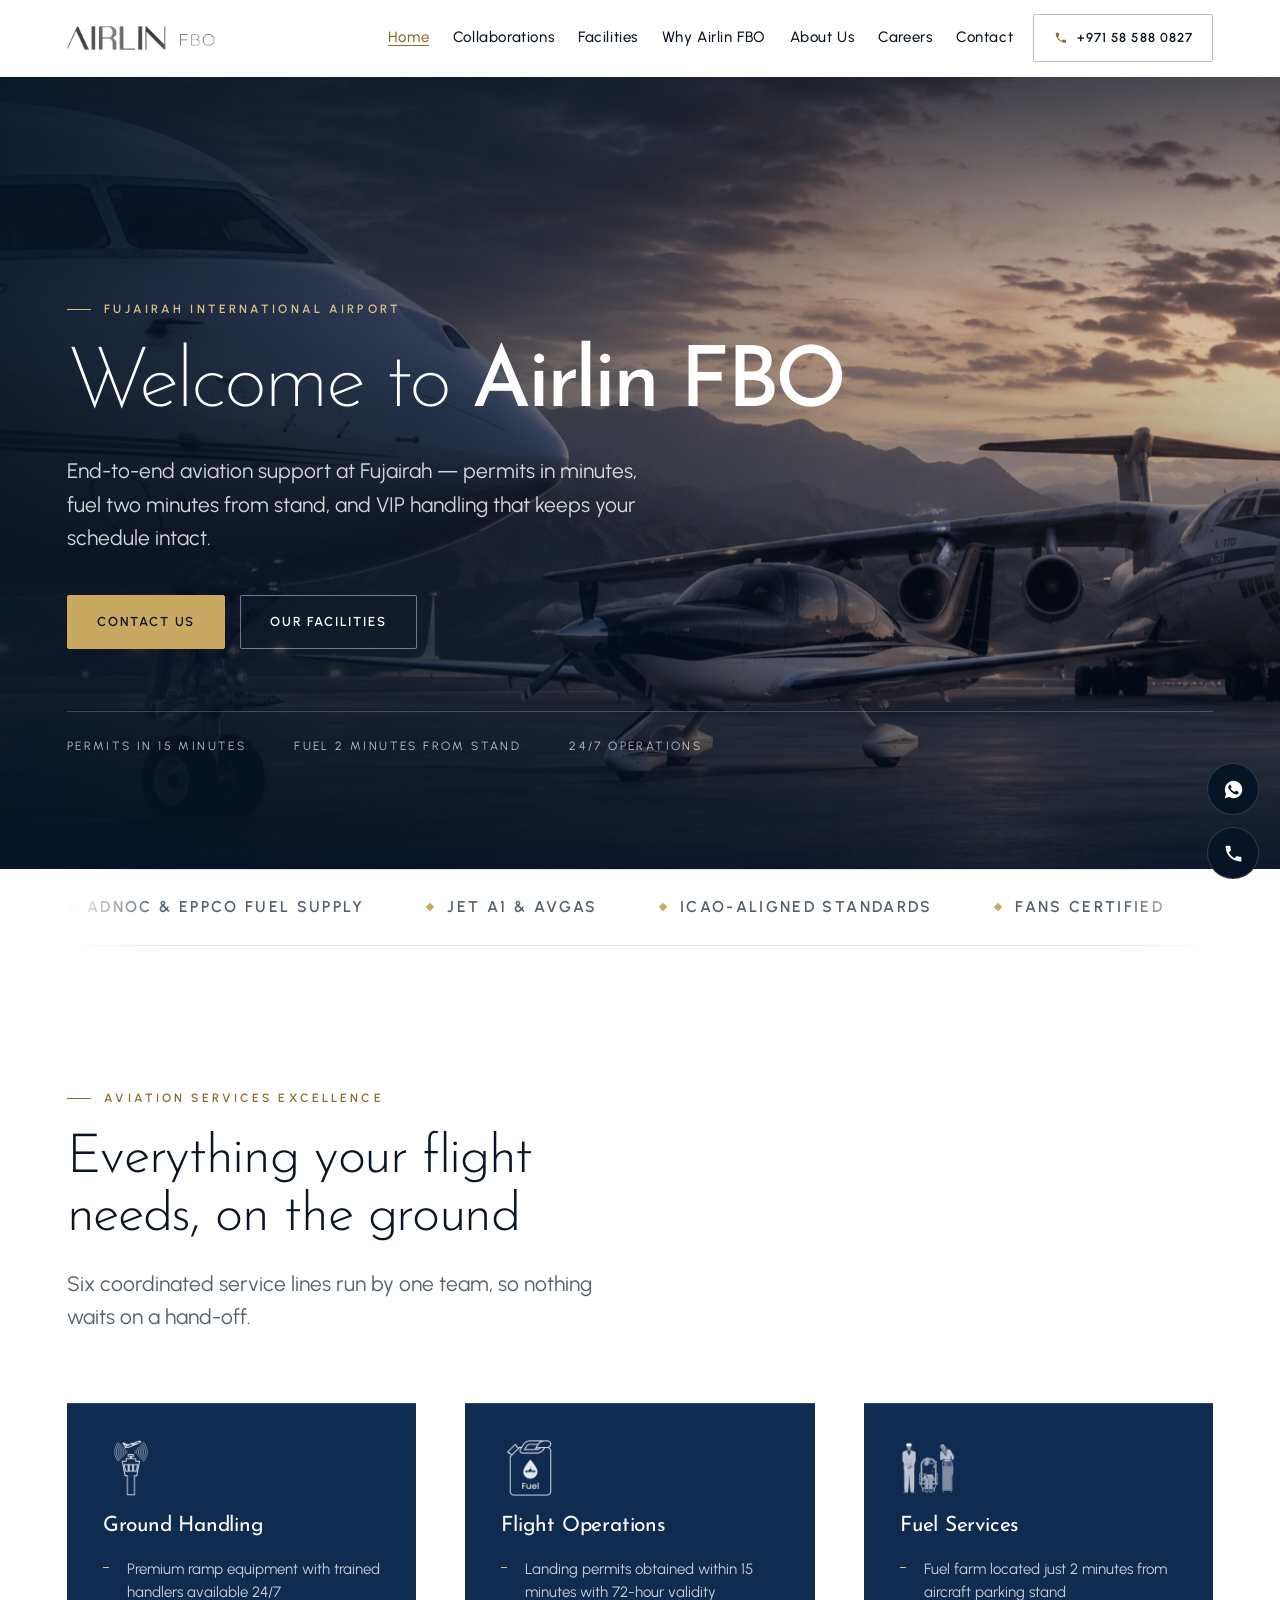
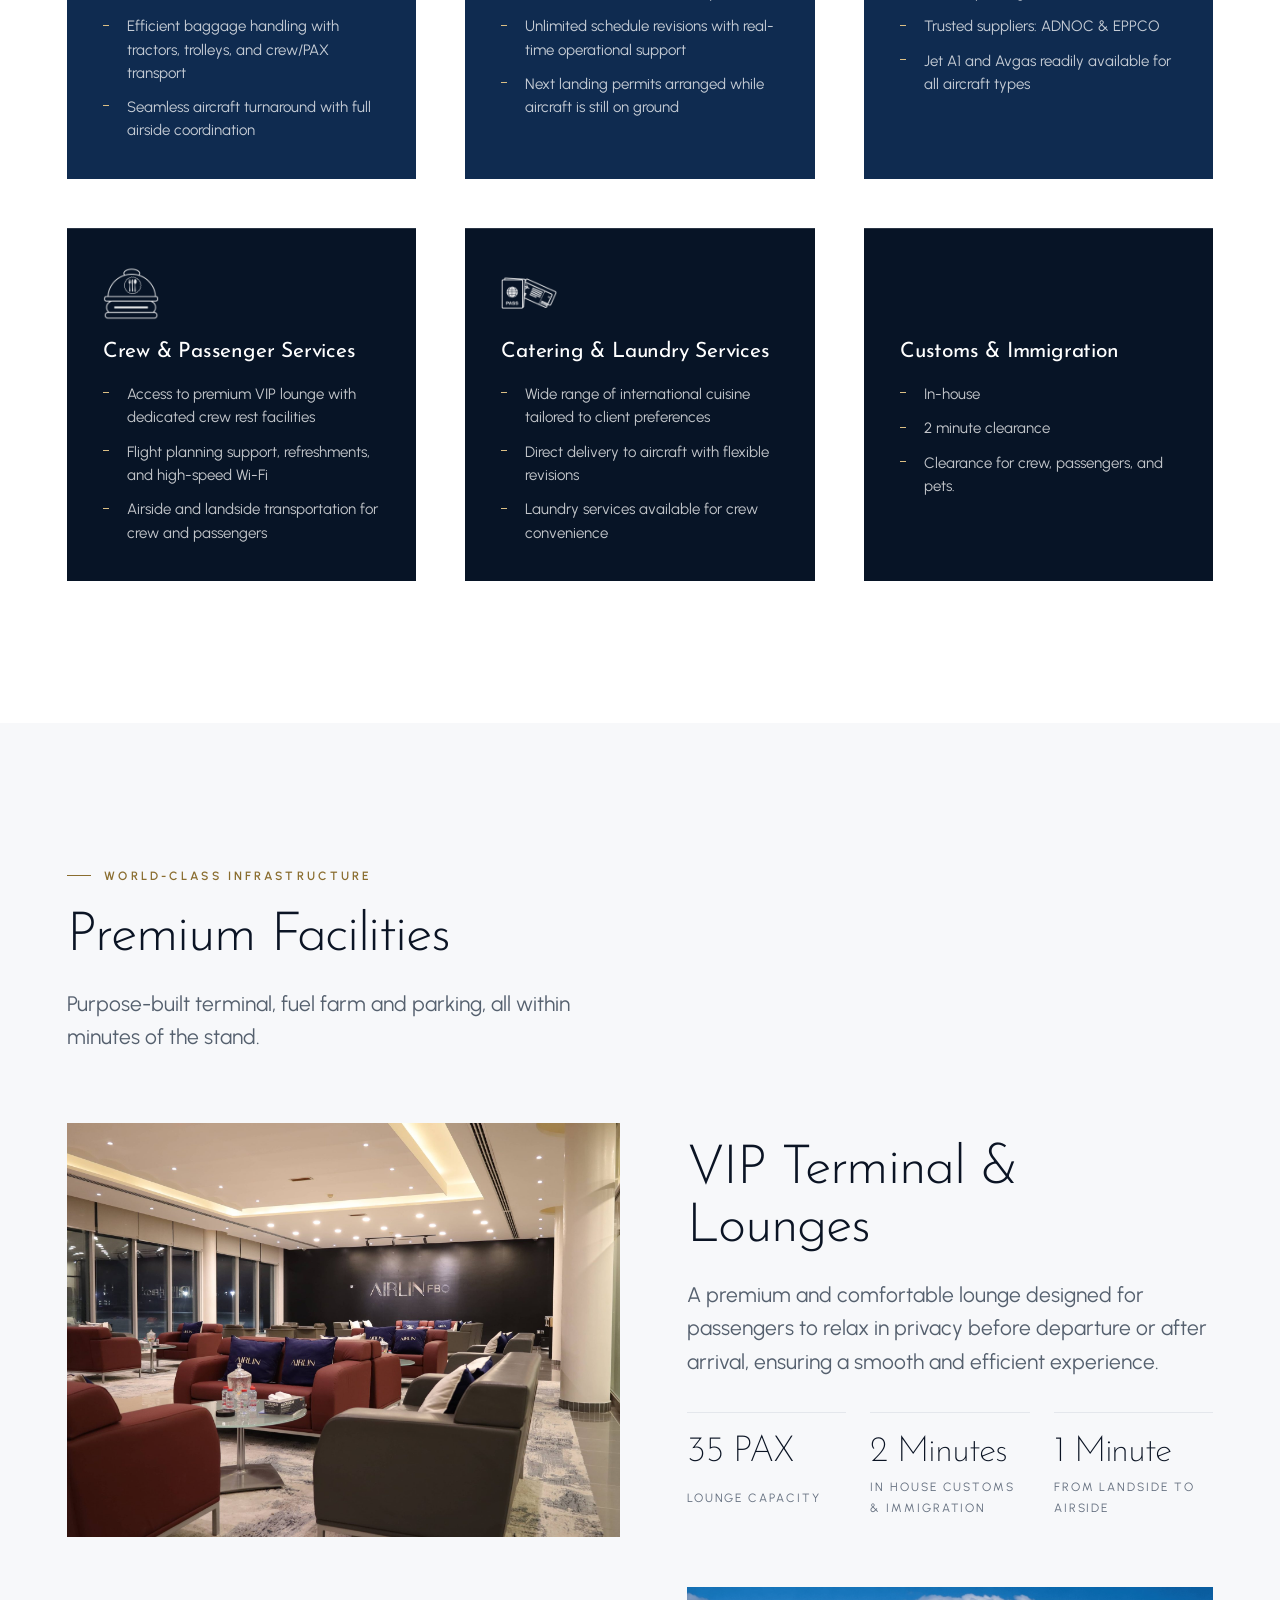
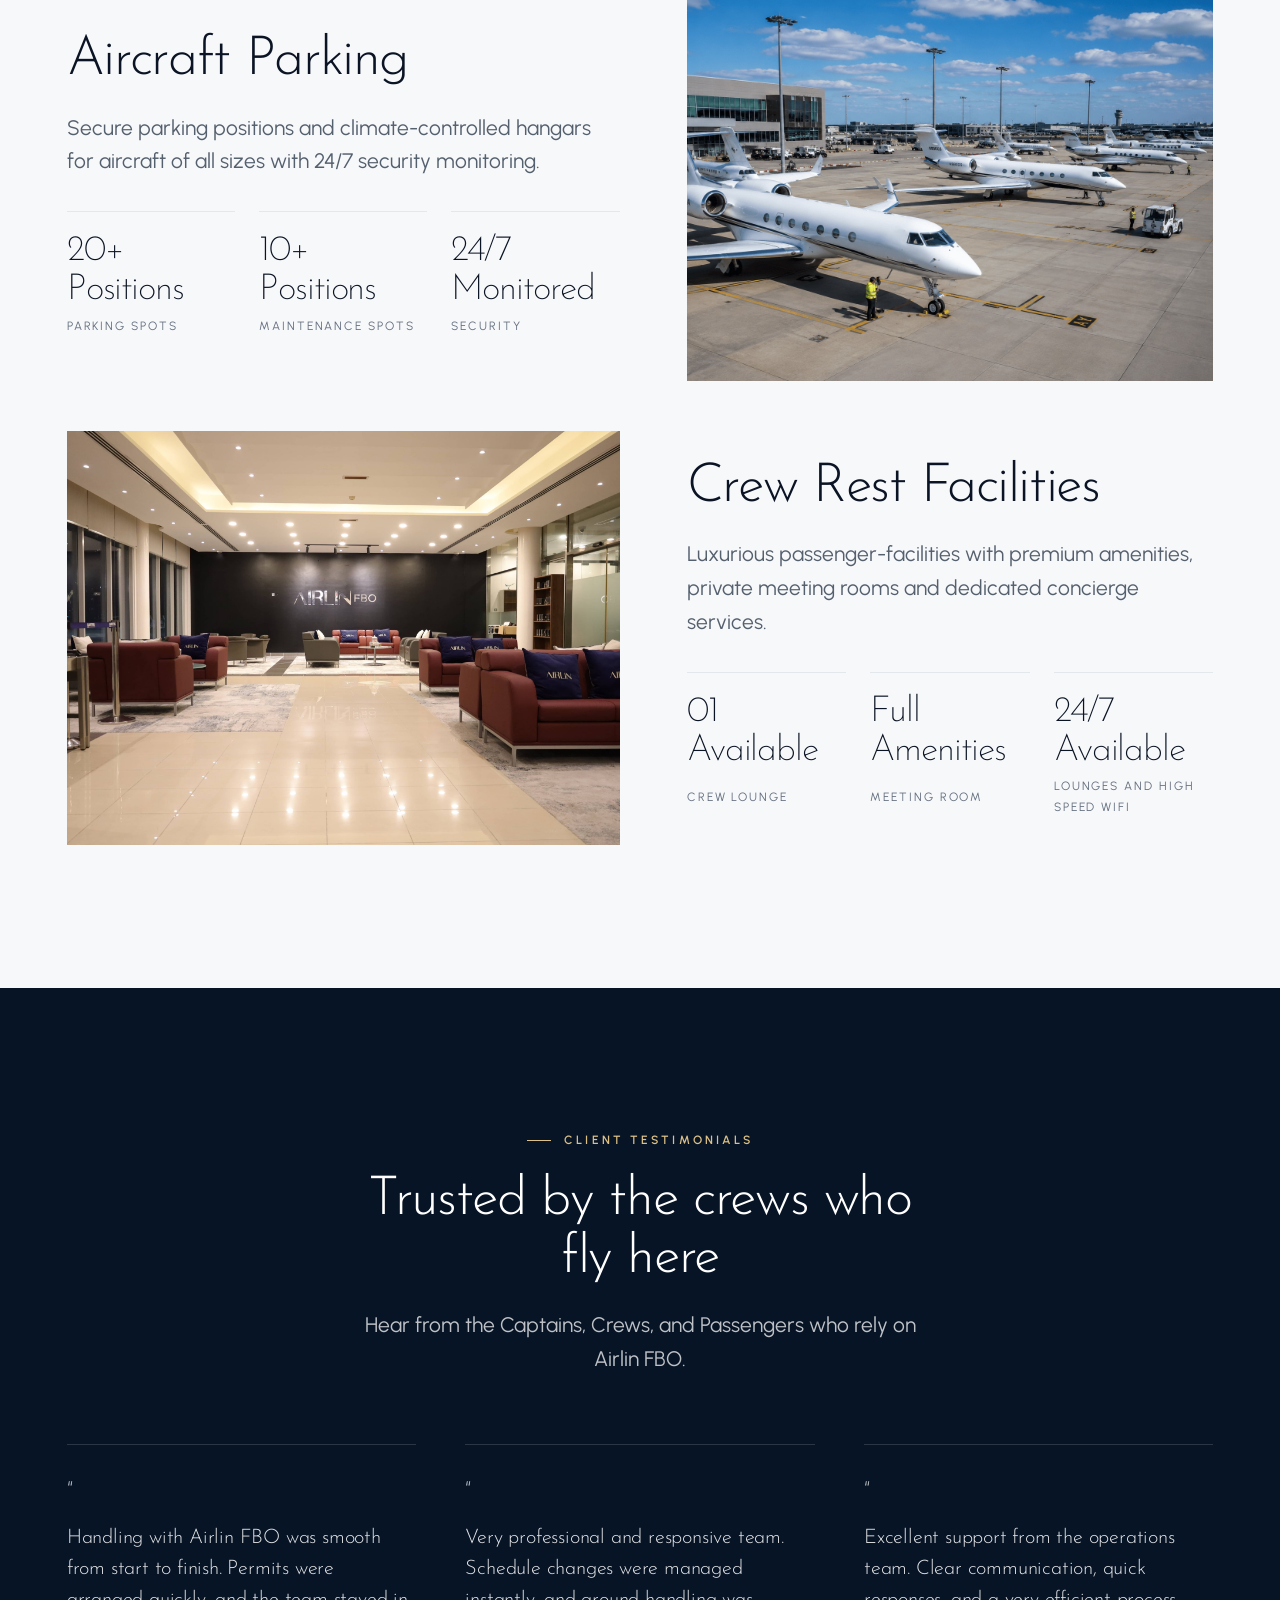
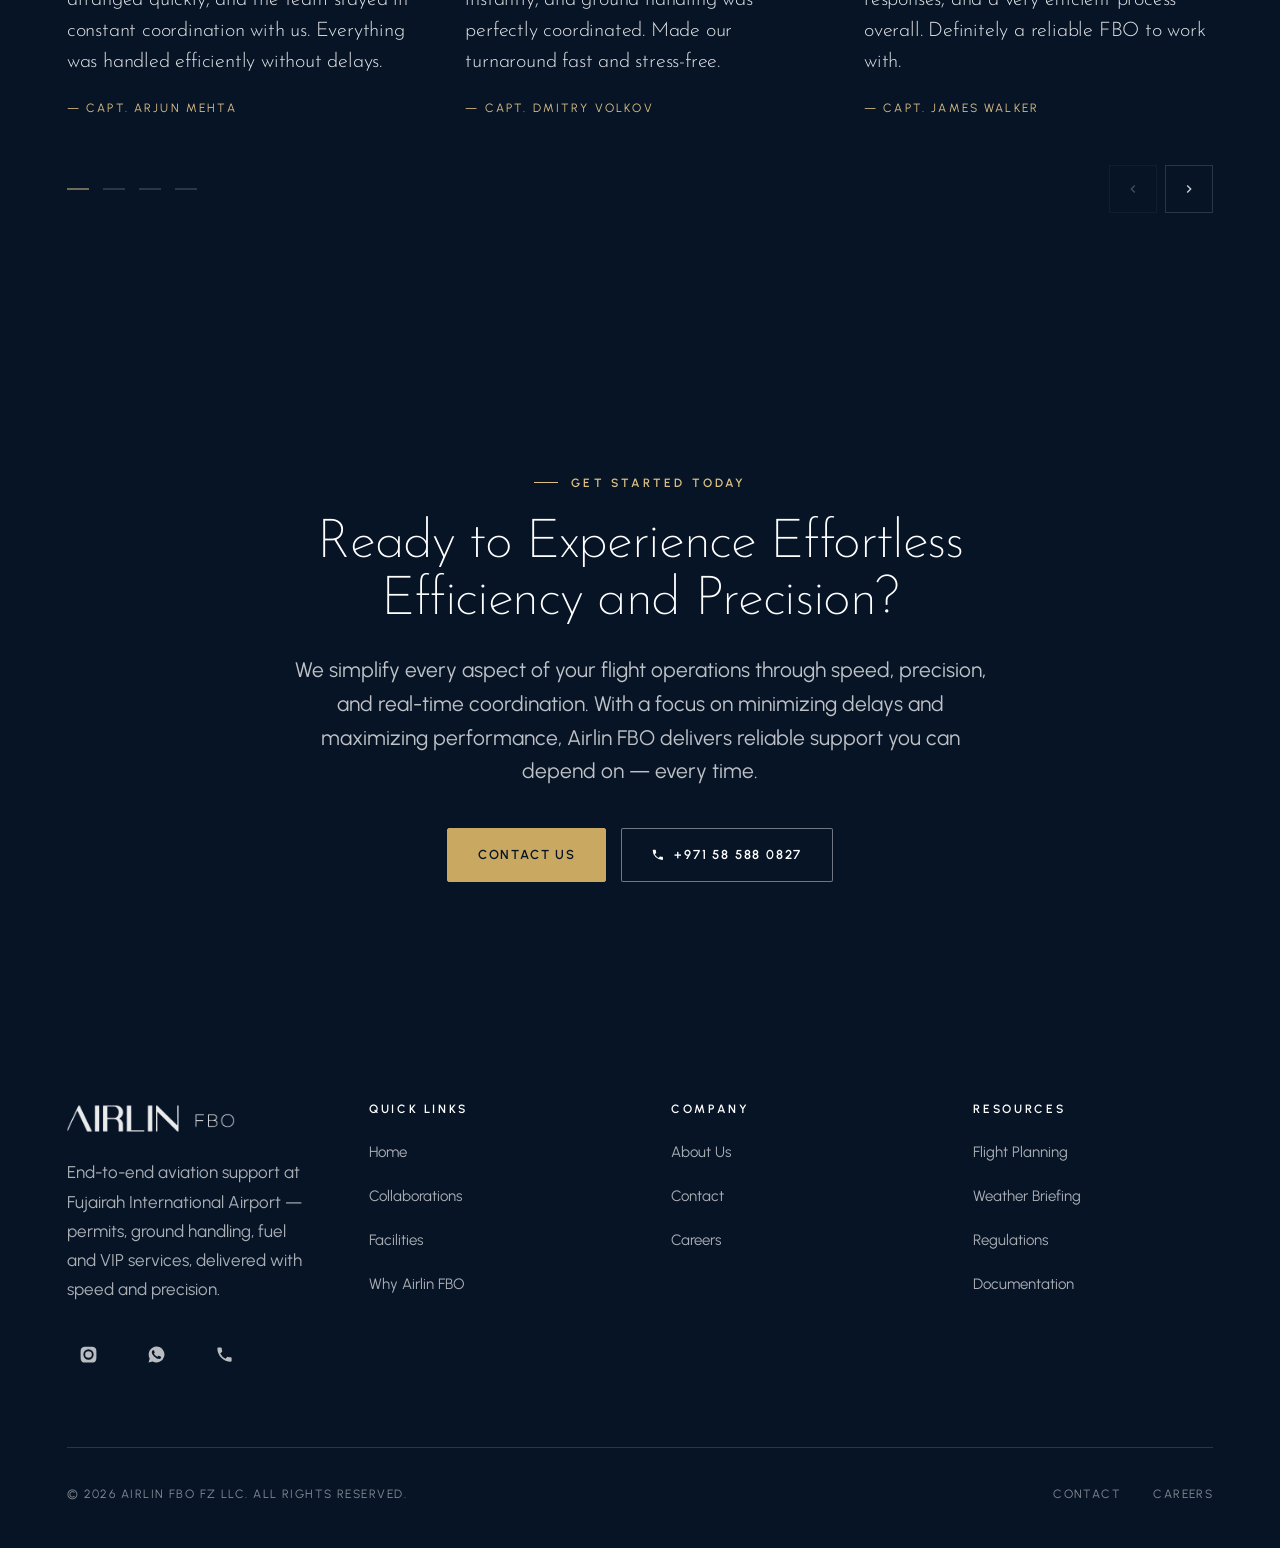
==== commit e9fc4d3e: "Redesign the header call button; correct the founder's name The call button was a solid navy block 1" ====
--- a/index.html
+++ b/index.html
@@ -9,7 +9,7 @@
 <link rel="preconnect" href="https://fonts.googleapis.com">
 <link rel="preconnect" href="https://fonts.gstatic.com" crossorigin>
 <link rel="stylesheet" href="https://fonts.googleapis.com/css2?family=Josefin+Sans:wght@200;300;400;600&family=Urbanist:wght@300;400;500;600&display=swap">
-<link rel="stylesheet" href="assets/css/site.css?v=259067">
+<link rel="stylesheet" href="assets/css/site.css?v=269401">
 </head>
 <body>
 <a class="skip-link" href="#main">Skip to content</a>
@@ -28,7 +28,7 @@
       <a href="contact.html">Contact</a>
     </nav>
     <div class="header-cta">
-      <a class="btn btn--primary" href="tel:+971585880827"><svg viewBox="0 0 24 24" aria-hidden="true" focusable="false"><path d="M6.6 10.8a15.1 15.1 0 0 0 6.6 6.6l2.2-2.2c.3-.3.7-.4 1-.2 1.2.4 2.4.6 3.6.6.6 0 1 .4 1 1V20c0 .6-.4 1-1 1A17 17 0 0 1 3 4c0-.6.4-1 1-1h3.5c.6 0 1 .4 1 1 0 1.3.2 2.5.6 3.6.1.3 0 .7-.2 1l-2.3 2.2z"/></svg>+971 58 588 0827</a>
+      <a class="btn btn--call" href="tel:+971585880827"><svg viewBox="0 0 24 24" aria-hidden="true" focusable="false"><path d="M6.6 10.8a15.1 15.1 0 0 0 6.6 6.6l2.2-2.2c.3-.3.7-.4 1-.2 1.2.4 2.4.6 3.6.6.6 0 1 .4 1 1V20c0 .6-.4 1-1 1A17 17 0 0 1 3 4c0-.6.4-1 1-1h3.5c.6 0 1 .4 1 1 0 1.3.2 2.5.6 3.6.1.3 0 .7-.2 1l-2.3 2.2z"/></svg><span class="btn__label">+971 58 588 0827</span></a>
     </div>
     <button class="nav-toggle" type="button" aria-expanded="false"
             aria-controls="primary-nav" aria-label="Open menu"><svg viewBox="0 0 24 24" aria-hidden="true" focusable="false"><path d="M3 6h18v2H3V6zm0 5h18v2H3v-2zm0 5h18v2H3v-2z"/></svg></button>
--- a/assets/css/site.css
+++ b/assets/css/site.css
@@ -210,6 +210,24 @@
 
 .btn svg { width: 1.05em; height: 1.05em; fill: currentColor; flex: 0 0 auto; }
 
+/* The header call button. Outlined rather than a solid slab: as a filled block
+   it measured 151px against a 116px logo at 375px — 40% of the header — so the
+   CTA was heavier than the brand mark it sat next to. The gold glyph carries
+   the emphasis instead, and navy only arrives on hover. */
+.btn--call {
+  background-color: transparent;
+  background-image: linear-gradient(var(--navy), var(--navy));
+  color: var(--ink);
+  border-color: rgba(15, 43, 80, .3);
+  font-size: .8125rem;
+  letter-spacing: .08em;
+  padding: .85em 1.5em;
+  min-height: 48px;
+}
+.btn--call svg { fill: var(--gold-text); transition: fill .4s var(--ease); }
+.btn--call:hover, .btn--call:focus-visible { color: #fff; border-color: var(--navy); }
+.btn--call:hover svg, .btn--call:focus-visible svg { fill: var(--gold-bright); }
+
 /* 5. Header ------------------------------------------------------------- */
 
 .site-header {
@@ -252,7 +270,7 @@
   .site-header__logo img { width: 124px; }
   .nav-toggle { display: inline-flex; order: 3; }
   .header-cta { order: 2; }
-  .header-cta .btn { min-height: 44px; padding: .55em 1em; font-size: .75rem; letter-spacing: .06em; white-space: nowrap; }
+  .header-cta .btn { min-height: 46px; padding: .6em 1.1em; font-size: .75rem; letter-spacing: .06em; white-space: nowrap; }
 
   /* Anchored to the header so the panel always spans the viewport. */
   .nav {
@@ -268,6 +286,28 @@
   .nav a:last-child { border-bottom: 0; }
   .nav a::after { display: none; }
   .nav a[aria-current="page"] { color: var(--gold-text); }
+}
+
+/* On a phone the number is what makes the button wide, and it does not need to
+   be read — the whole control is a tel: link. Collapsing to the glyph gives the
+   logo room to lead. The label is visually hidden rather than display:none, so
+   it still carries the accessible name for screen readers. */
+@media (max-width: 560px) {
+  .header-cta .btn--call {
+    width: 46px;
+    padding: 0;
+    gap: 0;
+    justify-content: center;
+  }
+  .btn--call .btn__label {
+    position: absolute;
+    width: 1px; height: 1px;
+    overflow: hidden;
+    clip: rect(0 0 0 0);
+    clip-path: inset(50%);
+    white-space: nowrap;
+  }
+  .btn--call svg { width: 19px; height: 19px; }
 }
 
 /* 6. Hero --------------------------------------------------------------- */
@@ -702,6 +742,10 @@
   width: 22px; height: 1px; background: rgba(255,255,255,.3);
   transition: background-color var(--slow) var(--ease);
 }
+/* Widens the touch target to 44px without moving the 22px mark or changing the
+   spacing between dots. These are controls, not text, so the inline-link
+   exemption for small targets does not apply to them. */
+.slider__dot::after { content: ""; position: absolute; inset: 0 -8px; }
 .slider__dot[aria-selected="true"]::before { background: var(--gold-bright); }
 .slider__dot:hover::before { background: rgba(255,255,255,.6); }
 
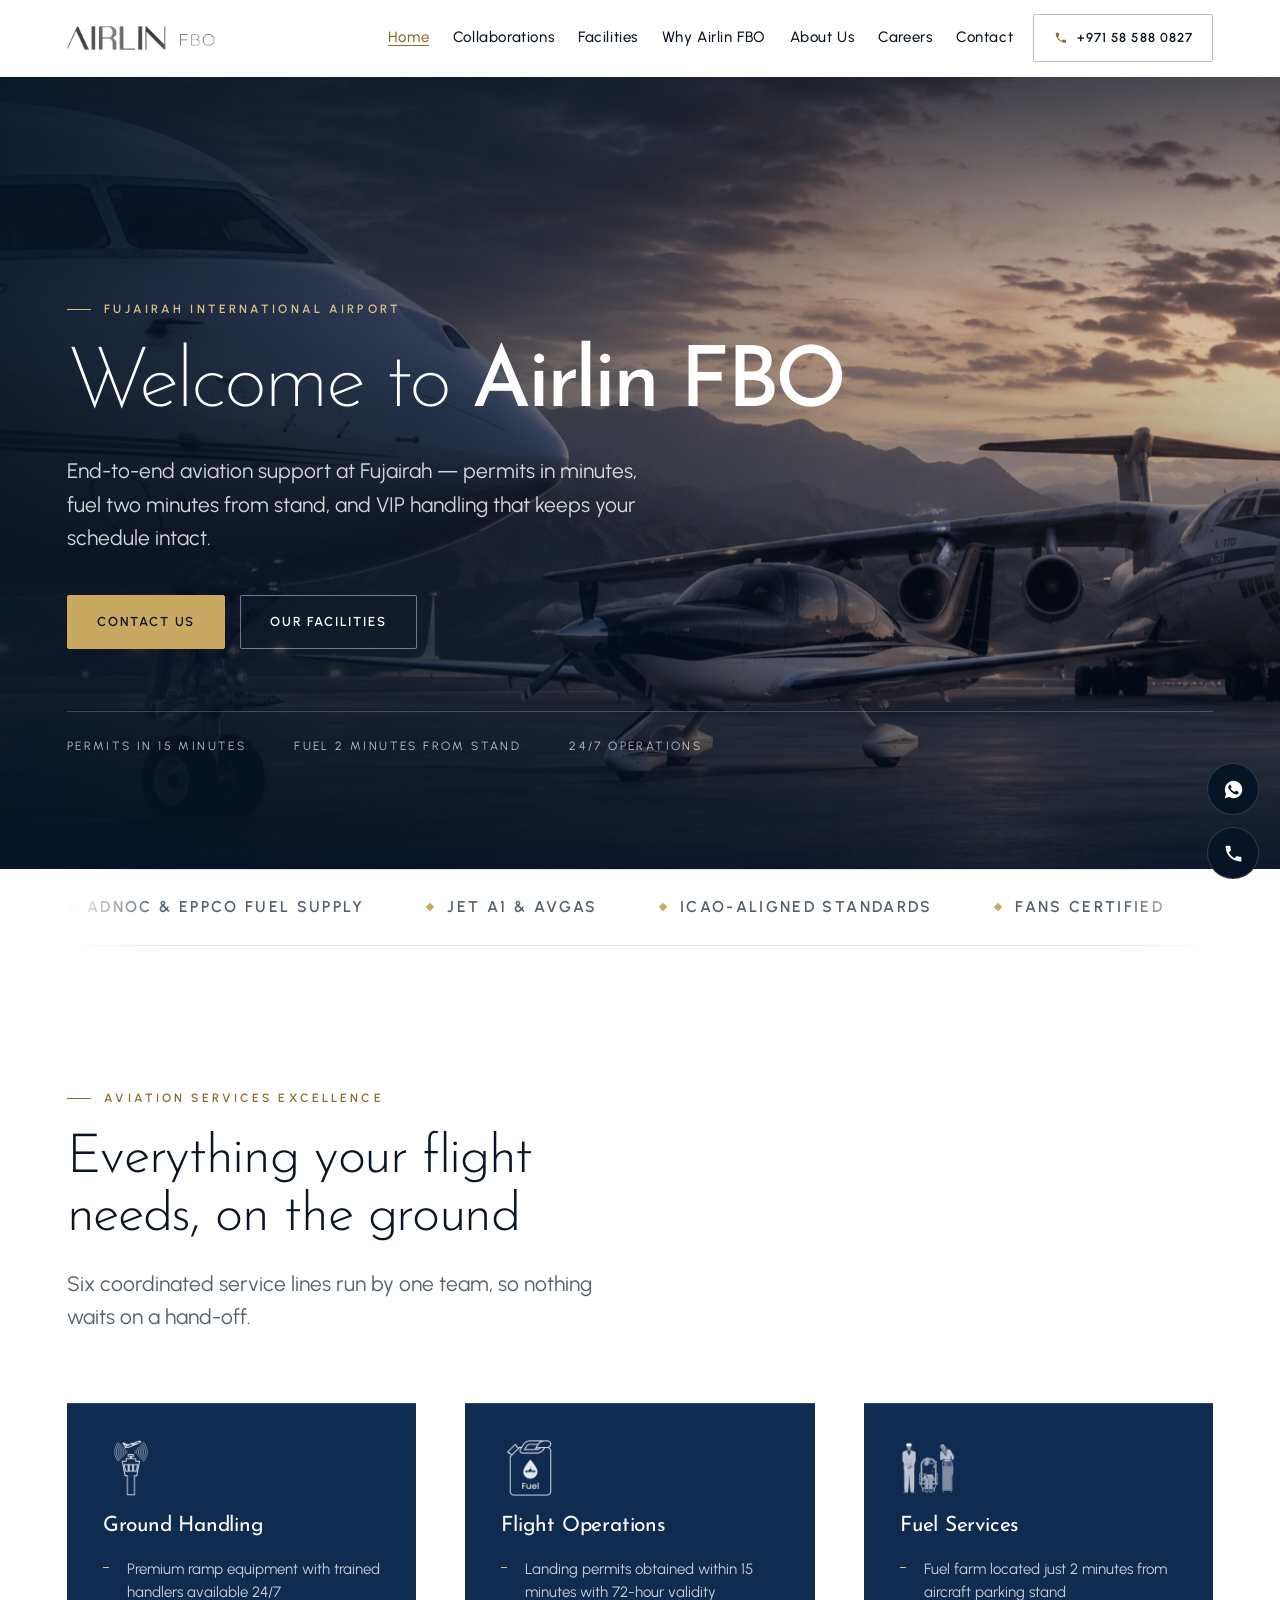
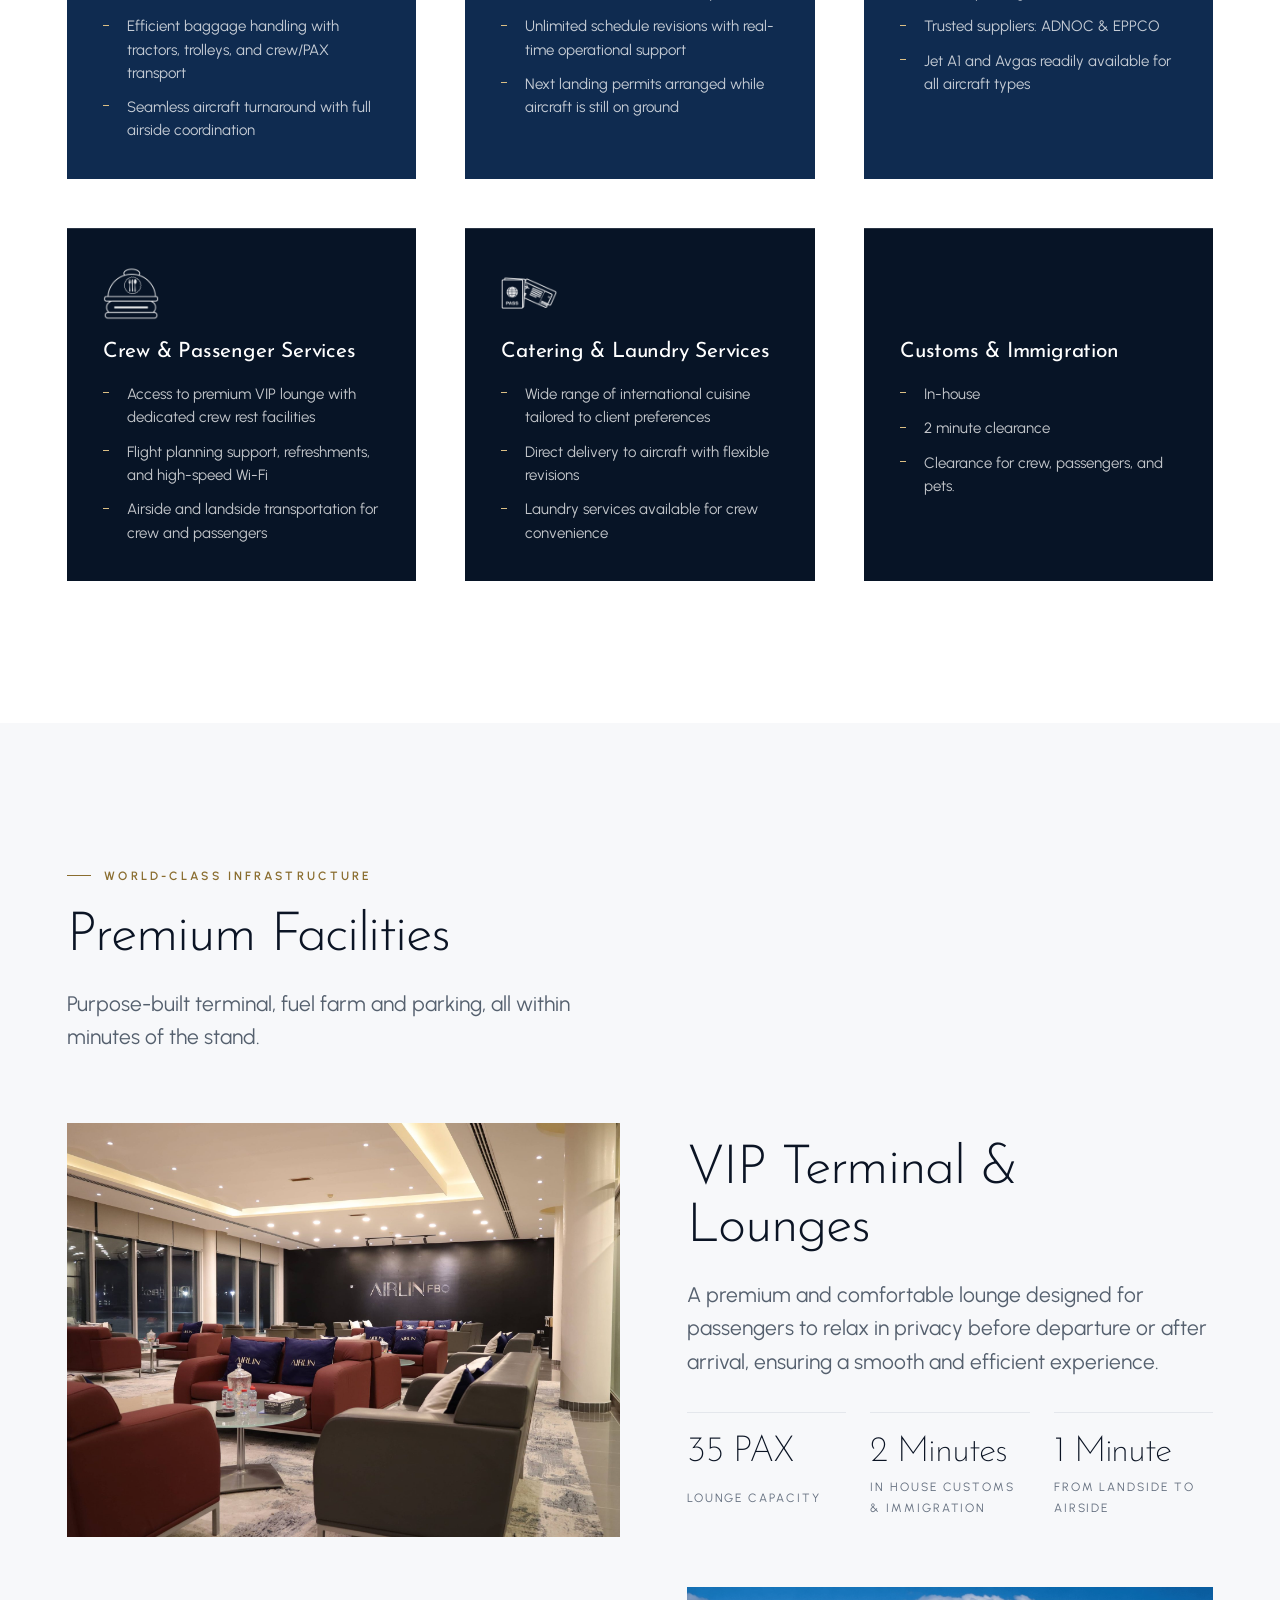
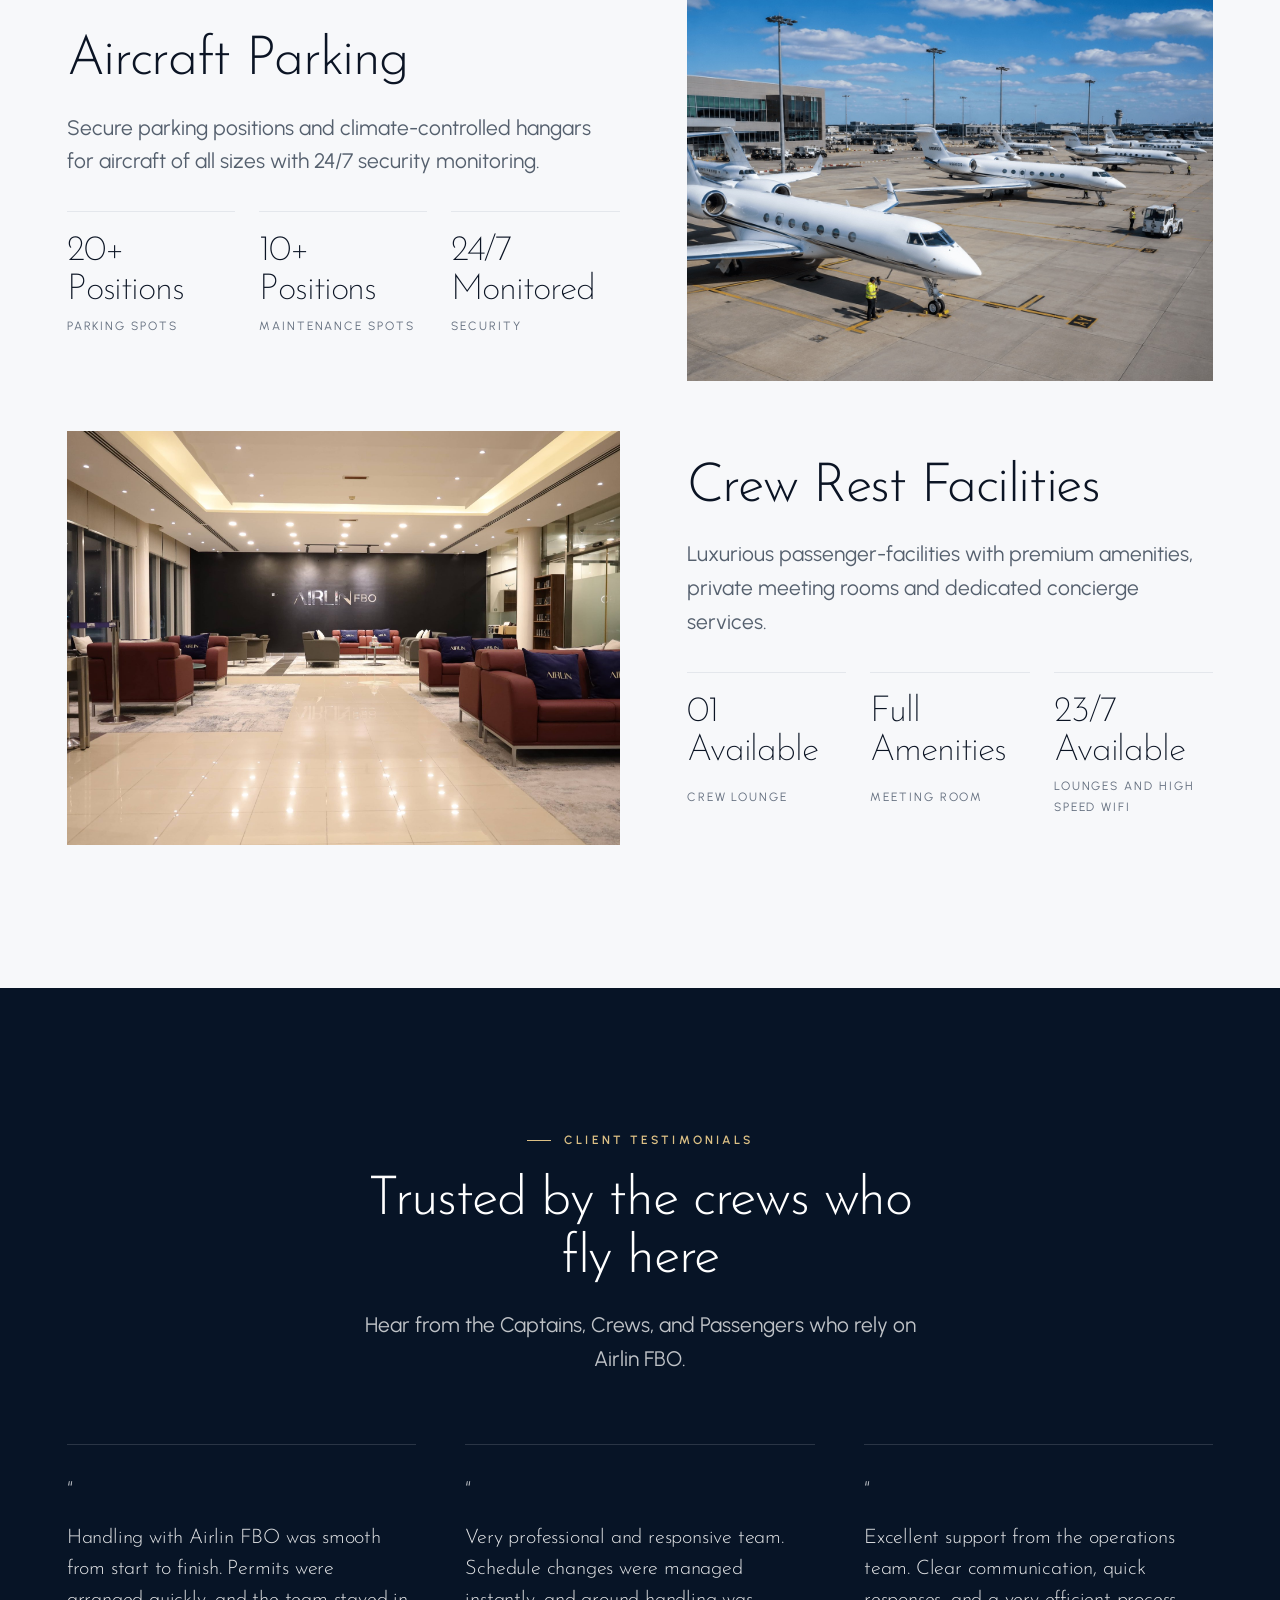
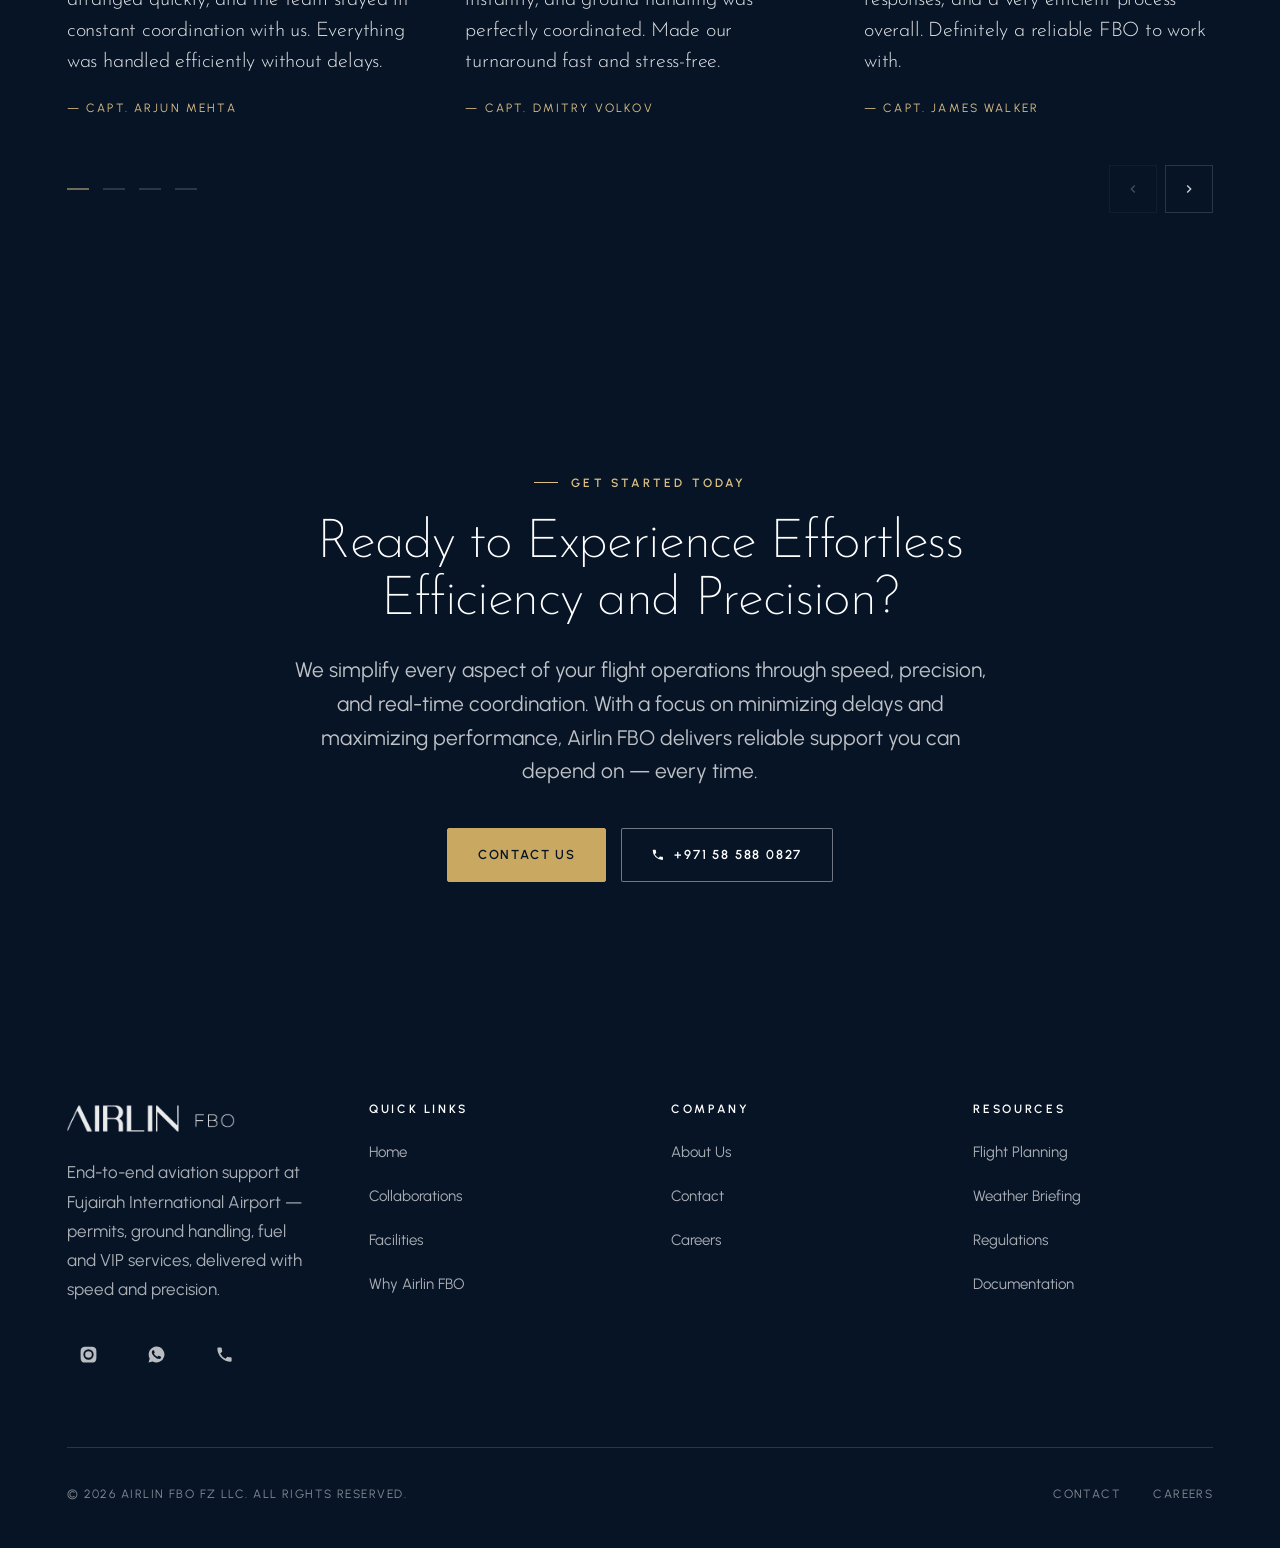
==== commit 9c01cab5: "Set the founder's name in the heavier weight Applied to the generated HTML rather than written into " ====
--- a/index.html
+++ b/index.html
@@ -9,7 +9,7 @@
 <link rel="preconnect" href="https://fonts.googleapis.com">
 <link rel="preconnect" href="https://fonts.gstatic.com" crossorigin>
 <link rel="stylesheet" href="https://fonts.googleapis.com/css2?family=Josefin+Sans:wght@200;300;400;600&family=Urbanist:wght@300;400;500;600&display=swap">
-<link rel="stylesheet" href="assets/css/site.css?v=269401">
+<link rel="stylesheet" href="assets/css/site.css?v=269971">
 </head>
 <body>
 <a class="skip-link" href="#main">Skip to content</a>
--- a/assets/css/site.css
+++ b/assets/css/site.css
@@ -560,6 +560,10 @@
   letter-spacing: -0.025em;
   color: #fff;
 }
+/* Founder's name. Weight only — colour inherits, so it reads ink in prose and
+   gold inside the pull quote on the dark section. */
+.name { font-weight: 600; }
+
 .pullquote cite {
   display: block;
   margin-top: 2.25rem;
